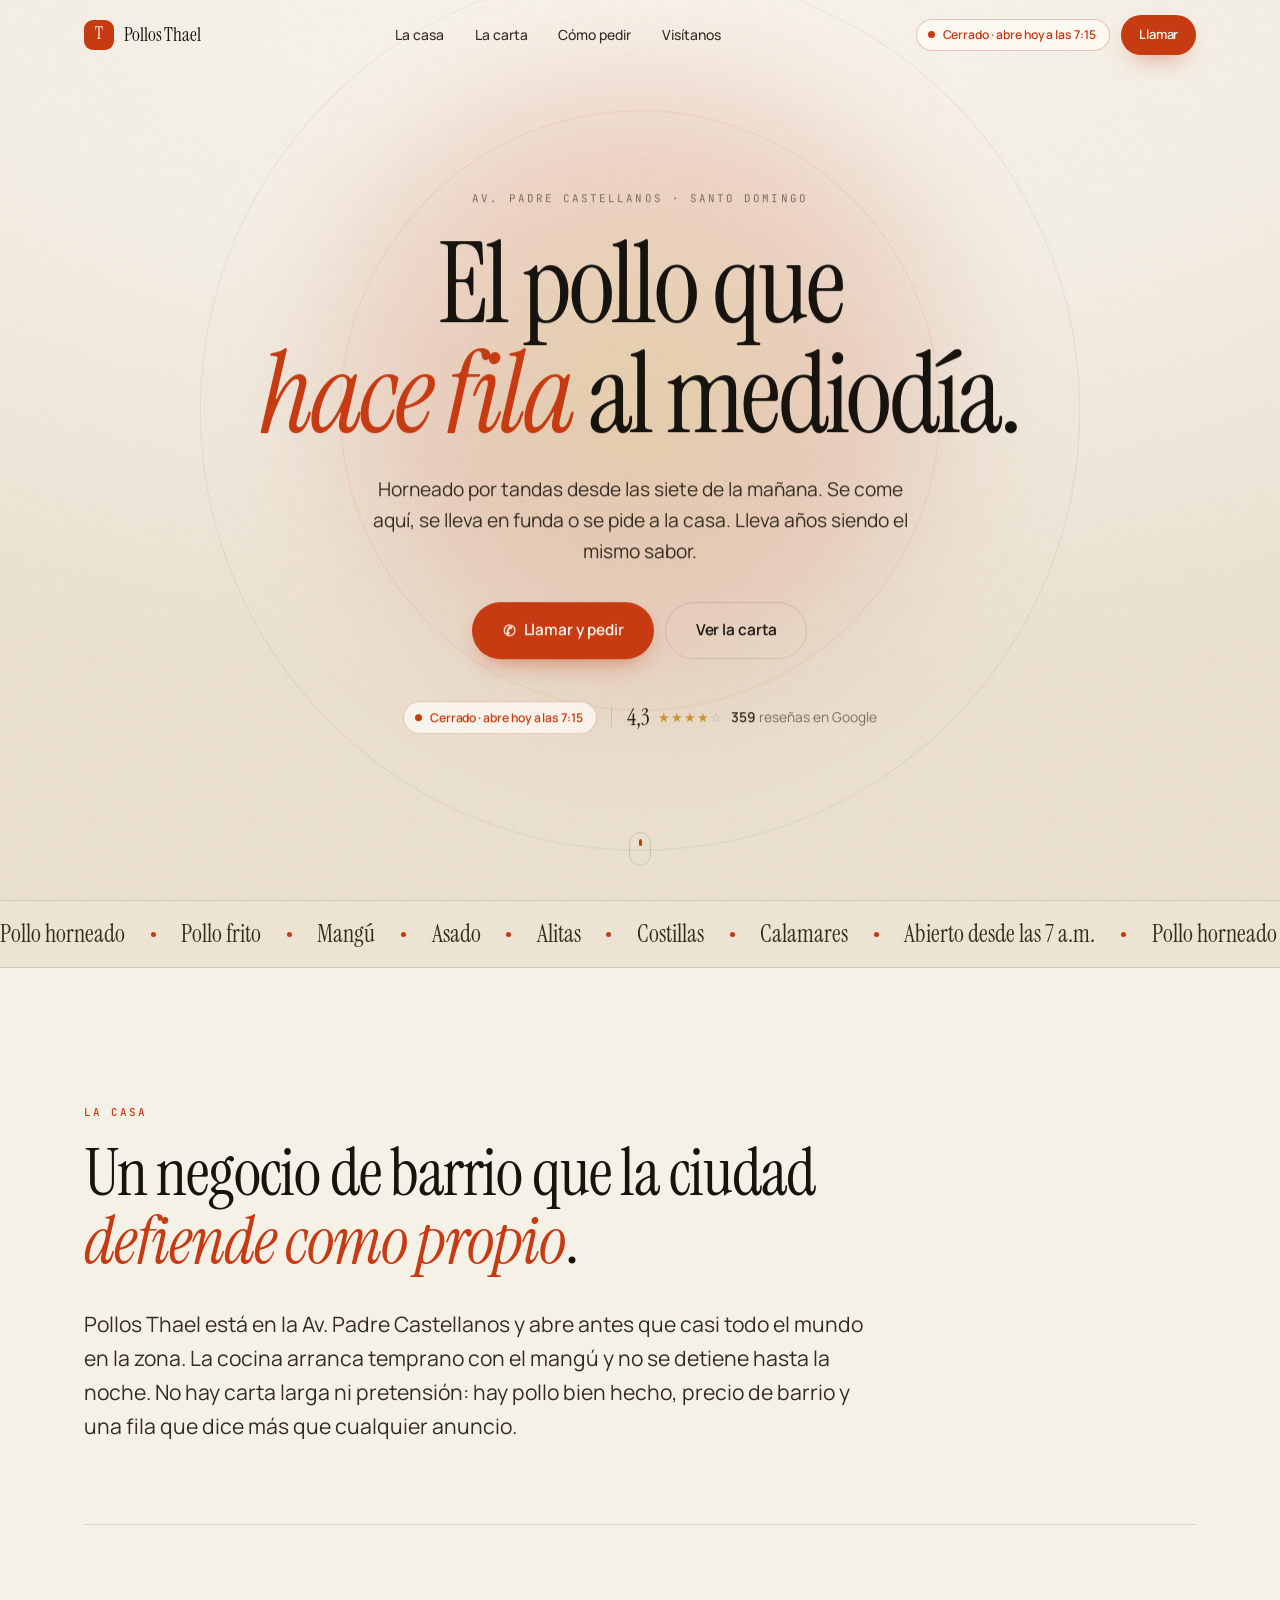
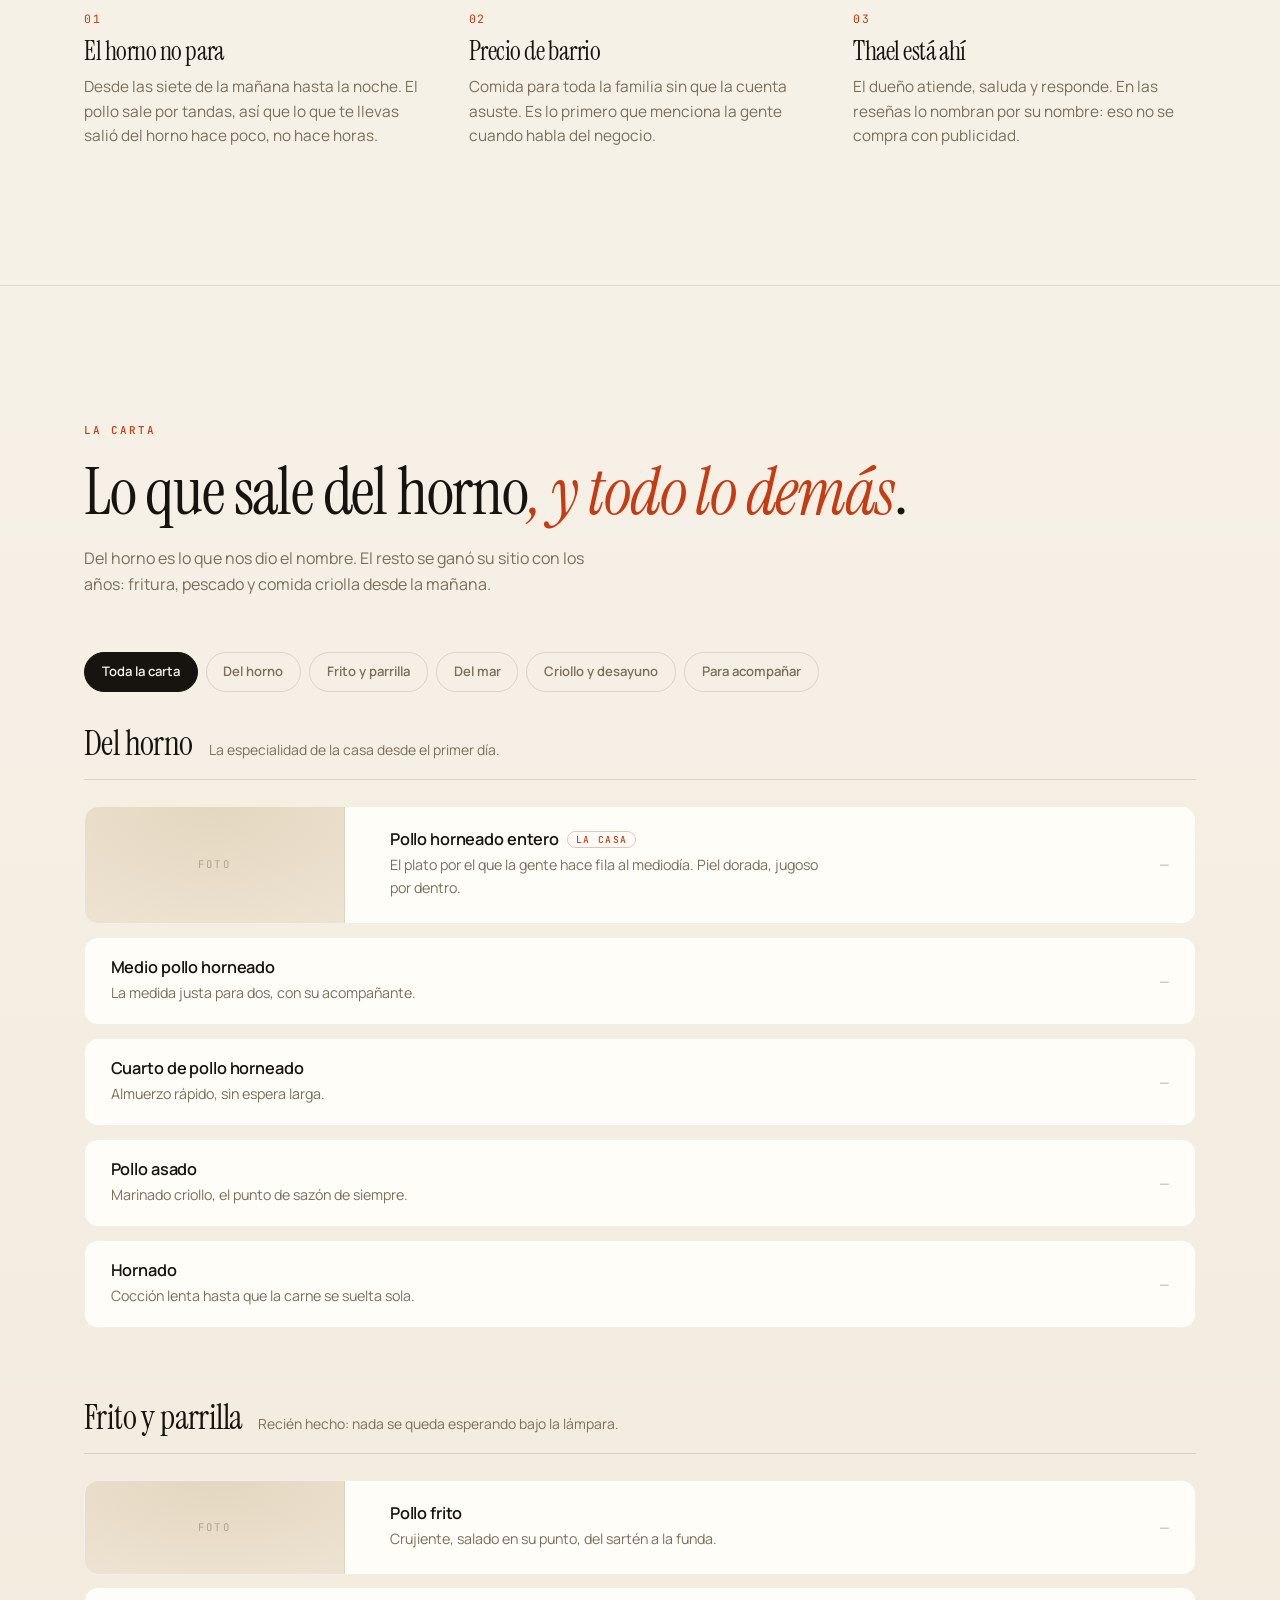
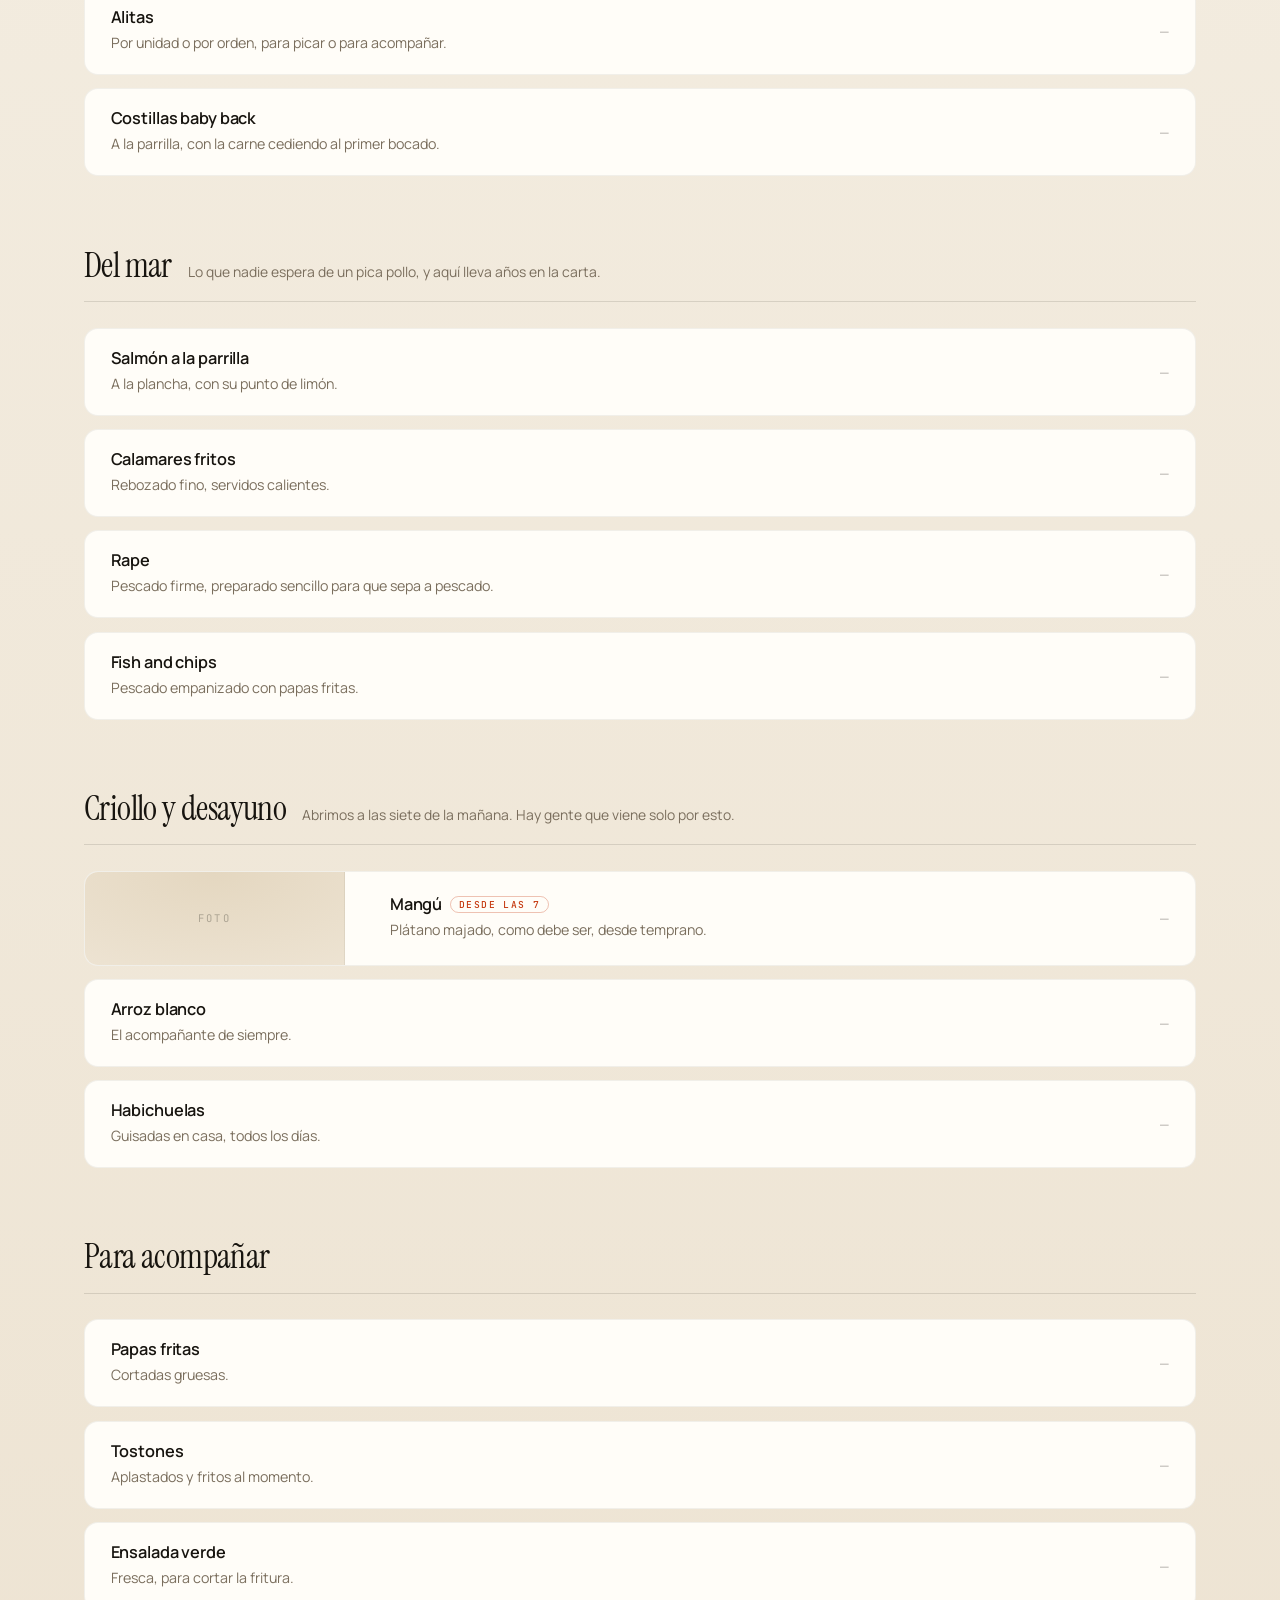
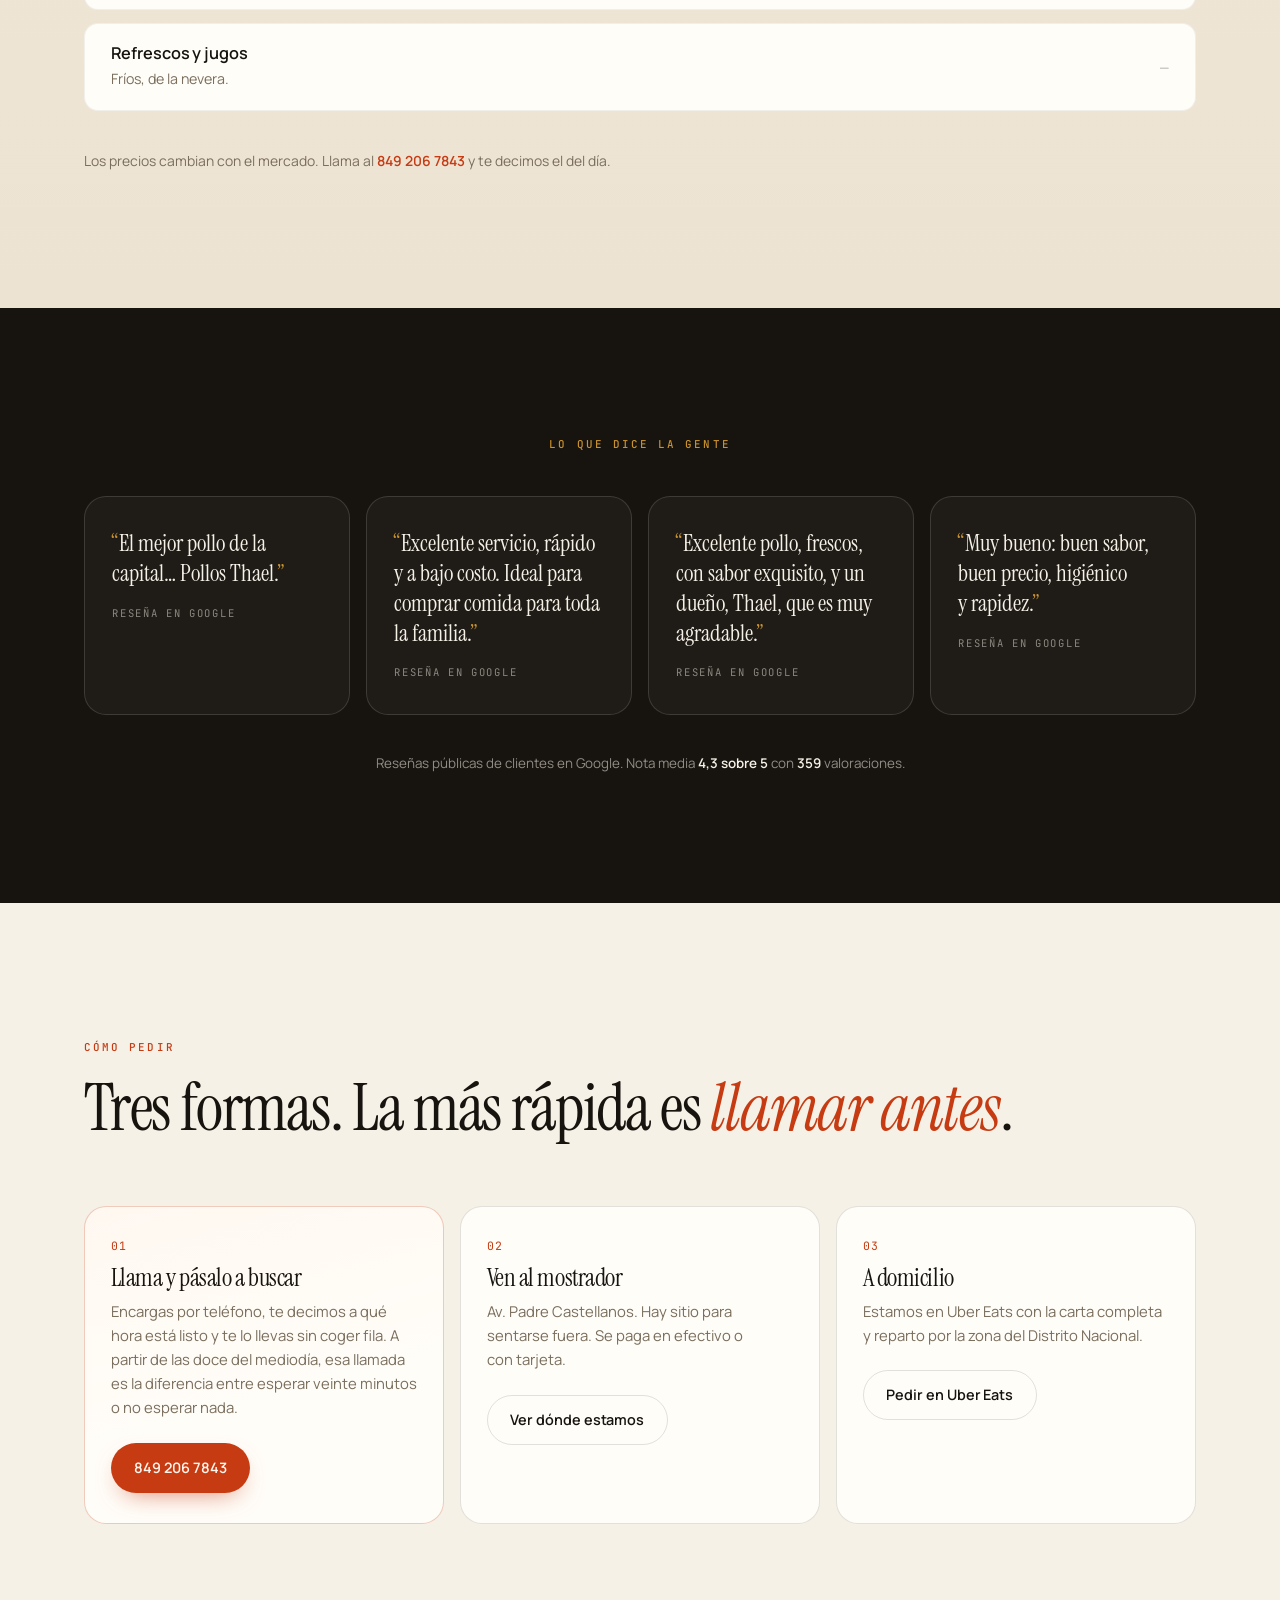
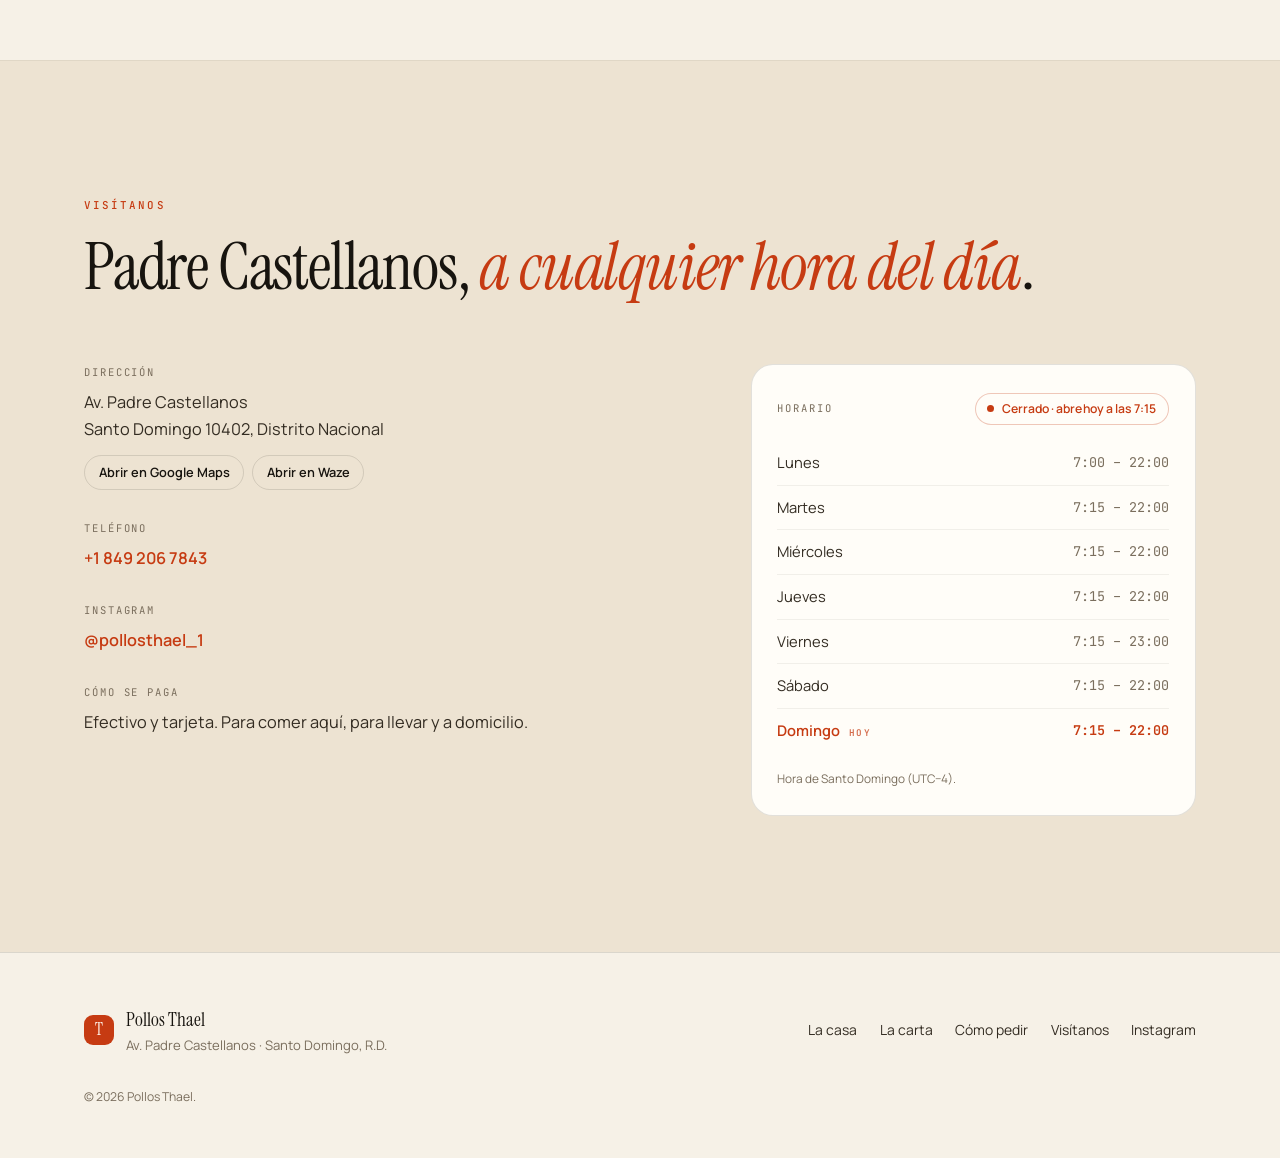
==== pollos-thael/index.html @ 69e49b42 "Añade la web de Pollos Thael Sitio de una página para el pica pollo de la Av. Padre Castellanos, en " ====
<!DOCTYPE html>
<html lang="es-DO">
<head>
<meta charset="utf-8" />
<meta name="viewport" content="width=device-width, initial-scale=1, viewport-fit=cover" />
<title>Pollos Thael · Pollo horneado en Padre Castellanos, Santo Domingo</title>
<meta name="description" content="Pollo horneado, frito y comida criolla en la Av. Padre Castellanos, Santo Domingo. Abierto desde las 7 de la mañana. 4,3 ★ en Google. Para comer aquí, llevar o pedir a domicilio." />
<meta name="theme-color" content="#F6F1E7" />

<meta property="og:type" content="restaurant" />
<meta property="og:title" content="Pollos Thael · Padre Castellanos, Santo Domingo" />
<meta property="og:description" content="El pollo horneado que hace fila al mediodía. Abierto desde las 7 a.m." />
<meta property="og:locale" content="es_DO" />

<link rel="icon" href="data:image/svg+xml,%3Csvg xmlns='http://www.w3.org/2000/svg' viewBox='0 0 32 32'%3E%3Crect width='32' height='32' rx='7' fill='%23C63B12'/%3E%3Ctext x='16' y='23' font-family='Georgia,serif' font-size='19' fill='%23F6F1E7' text-anchor='middle'%3ET%3C/text%3E%3C/svg%3E" />

<link rel="preconnect" href="https://fonts.googleapis.com" />
<link rel="preconnect" href="https://fonts.gstatic.com" crossorigin />
<link rel="stylesheet" href="https://fonts.googleapis.com/css2?family=Instrument+Serif:ital@0;1&family=Manrope:wght@300;400;500;600;700&family=JetBrains+Mono:wght@400;500&display=swap" />

<script>document.documentElement.classList.add("js");</script>
<link rel="stylesheet" href="styles.css?v=20260904" />
</head>
<body>

<a class="skip-link" href="#contenido">Saltar al contenido</a>

<!-- ============================ SPLASH ============================ -->
<div class="splash" data-splash aria-hidden="true">
  <div class="splash-inner">
    <span class="splash-mark">Pollos&nbsp;Thael</span>
    <span class="splash-line"><i></i></span>
  </div>
</div>

<!-- ============================ NAV ============================ -->
<header class="nav" data-nav>
  <div class="nav-inner">
    <a class="nav-logo" href="#top">
      <span class="nav-logo-mark" aria-hidden="true">T</span>
      <span class="nav-logo-text">Pollos&nbsp;Thael</span>
    </a>

    <nav class="nav-links" aria-label="Principal">
      <a href="#casa">La casa</a>
      <a href="#carta">La carta</a>
      <a href="#pedir">Cómo pedir</a>
      <a href="#visitanos">Visítanos</a>
    </nav>

    <div class="nav-right">
      <span class="estado estado--nav" data-estado hidden>
        <i class="estado-dot"></i><span data-estado-texto></span>
      </span>
      <a class="btn btn-sm btn-primary" href="tel:+18492067843">Llamar</a>
    </div>
  </div>
</header>

<!-- Barra fija de móvil: dos enlaces normales, funcionan siempre. -->
<div class="barra-movil">
  <a class="barra-btn barra-btn--ghost" href="#carta">Ver la carta</a>
  <a class="barra-btn barra-btn--primary" href="tel:+18492067843">
    <span aria-hidden="true">✆</span> Llamar y pedir
  </a>
</div>

<main id="contenido">

<!-- ============================ HERO ============================ -->
<section class="hero" id="top">
  <div class="hero-plate" aria-hidden="true">
    <div class="hero-plate-glow"></div>
    <div class="hero-plate-ring"></div>
    <div class="hero-plate-ring hero-plate-ring--2"></div>
  </div>
  <div class="hero-grain" aria-hidden="true"></div>

  <div class="hero-inner">
    <p class="kicker">Av. Padre Castellanos · Santo Domingo</p>

    <!-- EDITA AQUÍ: el titular grande de la portada -->
    <h1 class="hero-title">
      El pollo que<br />
      <em>hace fila</em> al mediodía.
    </h1>

    <p class="hero-sub">
      Horneado por tandas desde las siete de la mañana. Se come aquí, se
      lleva en funda o se pide a la casa. Lleva años siendo el mismo sabor.
    </p>

    <div class="hero-actions">
      <a class="btn btn-primary btn-lg" href="tel:+18492067843">
        <span class="btn-ico" aria-hidden="true">✆</span> Llamar y pedir
      </a>
      <a class="btn btn-ghost btn-lg" href="#carta">Ver la carta</a>
    </div>

    <div class="hero-foot">
      <span class="estado estado--hero" data-estado hidden>
        <i class="estado-dot"></i><span data-estado-texto></span>
      </span>
      <span class="hero-sep" aria-hidden="true"></span>
      <span class="hero-rating">
        <b class="hero-nota" data-count-to="4.3" data-decimals="1">4,3</b>
        <span class="stars" aria-hidden="true">★★★★<i class="star-vacia">☆</i></span>
        <span class="hero-rating-meta"><b data-count-to="359">359</b> reseñas en Google</span>
      </span>
    </div>
  </div>

  <a class="hero-scroll" href="#casa" aria-label="Bajar al contenido"><span></span></a>
</section>

<!-- ============================ CINTA ============================ -->
<div class="ticker" aria-hidden="true">
  <div class="ticker-track" data-ticker>
    <span class="ticker-item">Pollo horneado</span><span class="ticker-dot"></span>
    <span class="ticker-item">Pollo frito</span><span class="ticker-dot"></span>
    <span class="ticker-item">Mangú</span><span class="ticker-dot"></span>
    <span class="ticker-item">Asado</span><span class="ticker-dot"></span>
    <span class="ticker-item">Alitas</span><span class="ticker-dot"></span>
    <span class="ticker-item">Costillas</span><span class="ticker-dot"></span>
    <span class="ticker-item">Calamares</span><span class="ticker-dot"></span>
    <span class="ticker-item">Abierto desde las 7 a.m.</span><span class="ticker-dot"></span>
  </div>
</div>

<!-- ============================ LA CASA ============================ -->
<section class="casa" id="casa">
  <div class="wrap">
    <div class="casa-head">
      <p class="eyebrow">La casa</p>
      <h2 class="h2" data-reveal>
        Un negocio de barrio que la ciudad<br />
        <em>defiende como propio</em>.
      </h2>
    </div>

    <!-- EDITA AQUÍ: el párrafo que cuenta quién eres -->
    <p class="lead" data-reveal>
      Pollos Thael está en la Av. Padre Castellanos y abre antes que casi
      todo el mundo en la zona. La cocina arranca temprano con el mangú y no
      se detiene hasta la noche. No hay carta larga ni pretensión: hay pollo
      bien hecho, precio de barrio y una fila que dice más que cualquier
      anuncio.
    </p>

    <!-- EDITA AQUÍ: los tres motivos -->
    <ol class="pilares">
      <li class="pilar" data-reveal>
        <span class="pilar-num">01</span>
        <h3 class="pilar-titulo">El horno no para</h3>
        <p>
          Desde las siete de la mañana hasta la noche. El pollo sale por
          tandas, así que lo que te llevas salió del horno hace poco, no
          hace horas.
        </p>
      </li>
      <li class="pilar" data-reveal>
        <span class="pilar-num">02</span>
        <h3 class="pilar-titulo">Precio de barrio</h3>
        <p>
          Comida para toda la familia sin que la cuenta asuste. Es lo primero
          que menciona la gente cuando habla del negocio.
        </p>
      </li>
      <li class="pilar" data-reveal>
        <span class="pilar-num">03</span>
        <h3 class="pilar-titulo">Thael está ahí</h3>
        <p>
          El dueño atiende, saluda y responde. En las reseñas lo nombran por
          su nombre: eso no se compra con publicidad.
        </p>
      </li>
    </ol>
  </div>
</section>

<!-- ============================ LA CARTA ============================
     EDITA AQUÍ la carta entera.
     · Para añadir un plato, copia un bloque <li class="plato"> completo.
     · Para poner precio, cambia  <span class="plato-precio"></span>
       por                        <span class="plato-precio">RD$ 450</span>
     · Para quitar un plato, borra su bloque <li> entero.
     · Para poner fotos, mira el paso 3 de LEEME.md.
     ================================================================= -->
<section class="carta" id="carta">
  <div class="wrap">
    <div class="carta-head">
      <p class="eyebrow">La carta</p>
      <h2 class="h2" data-reveal>Lo que sale del horno<em>, y todo lo demás</em>.</h2>
      <p class="carta-intro" data-reveal>
        Del horno es lo que nos dio el nombre. El resto se ganó su sitio con
        los años: fritura, pescado y comida criolla desde la mañana.
      </p>
    </div>

    <!-- Los filtros aparecen solo si el navegador tiene JavaScript.
         Sin JavaScript se ven todas las categorías seguidas. -->
    <div class="carta-tabs" data-tabs role="group" aria-label="Filtrar la carta por categoría"></div>

    <div class="carta-panels" data-carta>

      <!-- ---------- DEL HORNO ---------- -->
      <section class="cat" id="cat-horno" data-cat="Del horno">
        <header class="cat-head">
          <h3 class="cat-titulo">Del horno</h3>
          <p class="cat-pie">La especialidad de la casa desde el primer día.</p>
        </header>
        <ul class="platos">
          <li class="plato plato--destacado" data-reveal data-brasa>
            <div class="plato-marco"><span class="plato-vacio" aria-hidden="true">Foto</span></div>
            <div class="plato-texto">
              <h4 class="plato-nombre">Pollo horneado entero <span class="plato-sello">La casa</span></h4>
              <p class="plato-desc">El plato por el que la gente hace fila al mediodía. Piel dorada, jugoso por dentro.</p>
            </div>
            <span class="plato-precio"></span>
          </li>
          <li class="plato" data-reveal data-brasa>
            <div class="plato-texto">
              <h4 class="plato-nombre">Medio pollo horneado</h4>
              <p class="plato-desc">La medida justa para dos, con su acompañante.</p>
            </div>
            <span class="plato-precio"></span>
          </li>
          <li class="plato" data-reveal data-brasa>
            <div class="plato-texto">
              <h4 class="plato-nombre">Cuarto de pollo horneado</h4>
              <p class="plato-desc">Almuerzo rápido, sin espera larga.</p>
            </div>
            <span class="plato-precio"></span>
          </li>
          <li class="plato" data-reveal data-brasa>
            <div class="plato-texto">
              <h4 class="plato-nombre">Pollo asado</h4>
              <p class="plato-desc">Marinado criollo, el punto de sazón de siempre.</p>
            </div>
            <span class="plato-precio"></span>
          </li>
          <li class="plato" data-reveal data-brasa>
            <div class="plato-texto">
              <h4 class="plato-nombre">Hornado</h4>
              <p class="plato-desc">Cocción lenta hasta que la carne se suelta sola.</p>
            </div>
            <span class="plato-precio"></span>
          </li>
        </ul>
      </section>

      <!-- ---------- FRITO Y PARRILLA ---------- -->
      <section class="cat" id="cat-frito" data-cat="Frito y parrilla">
        <header class="cat-head">
          <h3 class="cat-titulo">Frito y parrilla</h3>
          <p class="cat-pie">Recién hecho: nada se queda esperando bajo la lámpara.</p>
        </header>
        <ul class="platos">
          <li class="plato plato--destacado" data-reveal data-brasa>
            <div class="plato-marco"><span class="plato-vacio" aria-hidden="true">Foto</span></div>
            <div class="plato-texto">
              <h4 class="plato-nombre">Pollo frito</h4>
              <p class="plato-desc">Crujiente, salado en su punto, del sartén a la funda.</p>
            </div>
            <span class="plato-precio"></span>
          </li>
          <li class="plato" data-reveal data-brasa>
            <div class="plato-texto">
              <h4 class="plato-nombre">Alitas</h4>
              <p class="plato-desc">Por unidad o por orden, para picar o para acompañar.</p>
            </div>
            <span class="plato-precio"></span>
          </li>
          <li class="plato" data-reveal data-brasa>
            <div class="plato-texto">
              <h4 class="plato-nombre">Costillas baby back</h4>
              <p class="plato-desc">A la parrilla, con la carne cediendo al primer bocado.</p>
            </div>
            <span class="plato-precio"></span>
          </li>
        </ul>
      </section>

      <!-- ---------- DEL MAR ---------- -->
      <section class="cat" id="cat-mar" data-cat="Del mar">
        <header class="cat-head">
          <h3 class="cat-titulo">Del mar</h3>
          <p class="cat-pie">Lo que nadie espera de un pica pollo, y aquí lleva años en la carta.</p>
        </header>
        <ul class="platos">
          <li class="plato" data-reveal data-brasa>
            <div class="plato-texto">
              <h4 class="plato-nombre">Salmón a la parrilla</h4>
              <p class="plato-desc">A la plancha, con su punto de limón.</p>
            </div>
            <span class="plato-precio"></span>
          </li>
          <li class="plato" data-reveal data-brasa>
            <div class="plato-texto">
              <h4 class="plato-nombre">Calamares fritos</h4>
              <p class="plato-desc">Rebozado fino, servidos calientes.</p>
            </div>
            <span class="plato-precio"></span>
          </li>
          <li class="plato" data-reveal data-brasa>
            <div class="plato-texto">
              <h4 class="plato-nombre">Rape</h4>
              <p class="plato-desc">Pescado firme, preparado sencillo para que sepa a pescado.</p>
            </div>
            <span class="plato-precio"></span>
          </li>
          <li class="plato" data-reveal data-brasa>
            <div class="plato-texto">
              <h4 class="plato-nombre">Fish and chips</h4>
              <p class="plato-desc">Pescado empanizado con papas fritas.</p>
            </div>
            <span class="plato-precio"></span>
          </li>
        </ul>
      </section>

      <!-- ---------- CRIOLLO Y DESAYUNO ---------- -->
      <section class="cat" id="cat-criollo" data-cat="Criollo y desayuno">
        <header class="cat-head">
          <h3 class="cat-titulo">Criollo y desayuno</h3>
          <p class="cat-pie">Abrimos a las siete de la mañana. Hay gente que viene solo por esto.</p>
        </header>
        <ul class="platos">
          <li class="plato plato--destacado" data-reveal data-brasa>
            <div class="plato-marco"><span class="plato-vacio" aria-hidden="true">Foto</span></div>
            <div class="plato-texto">
              <h4 class="plato-nombre">Mangú <span class="plato-sello">Desde las 7</span></h4>
              <p class="plato-desc">Plátano majado, como debe ser, desde temprano.</p>
            </div>
            <span class="plato-precio"></span>
          </li>
          <li class="plato" data-reveal data-brasa>
            <div class="plato-texto">
              <h4 class="plato-nombre">Arroz blanco</h4>
              <p class="plato-desc">El acompañante de siempre.</p>
            </div>
            <span class="plato-precio"></span>
          </li>
          <li class="plato" data-reveal data-brasa>
            <div class="plato-texto">
              <h4 class="plato-nombre">Habichuelas</h4>
              <p class="plato-desc">Guisadas en casa, todos los días.</p>
            </div>
            <span class="plato-precio"></span>
          </li>
        </ul>
      </section>

      <!-- ---------- PARA ACOMPAÑAR ---------- -->
      <section class="cat" id="cat-acompanar" data-cat="Para acompañar">
        <header class="cat-head">
          <h3 class="cat-titulo">Para acompañar</h3>
          <p class="cat-pie"></p>
        </header>
        <ul class="platos">
          <li class="plato" data-reveal data-brasa>
            <div class="plato-texto">
              <h4 class="plato-nombre">Papas fritas</h4>
              <p class="plato-desc">Cortadas gruesas.</p>
            </div>
            <span class="plato-precio"></span>
          </li>
          <li class="plato" data-reveal data-brasa>
            <div class="plato-texto">
              <h4 class="plato-nombre">Tostones</h4>
              <p class="plato-desc">Aplastados y fritos al momento.</p>
            </div>
            <span class="plato-precio"></span>
          </li>
          <li class="plato" data-reveal data-brasa>
            <div class="plato-texto">
              <h4 class="plato-nombre">Ensalada verde</h4>
              <p class="plato-desc">Fresca, para cortar la fritura.</p>
            </div>
            <span class="plato-precio"></span>
          </li>
          <li class="plato" data-reveal data-brasa>
            <div class="plato-texto">
              <h4 class="plato-nombre">Refrescos y jugos</h4>
              <p class="plato-desc">Fríos, de la nevera.</p>
            </div>
            <span class="plato-precio"></span>
          </li>
        </ul>
      </section>

    </div>

    <p class="carta-nota">
      Los precios cambian con el mercado. Llama al
      <a href="tel:+18492067843">849&nbsp;206&nbsp;7843</a> y te decimos el del día.
    </p>
  </div>
</section>

<!-- ============================ RESEÑAS ============================
     EDITA AQUÍ. Son reseñas públicas reales de clientes en Google.
     Si añades más, cópialas tal cual de tu ficha de Google.
     ================================================================= -->
<section class="voces">
  <div class="wrap">
    <p class="eyebrow eyebrow--centro">Lo que dice la gente</p>

    <ul class="voces-grid">
      <li class="voz" data-reveal>
        <p class="voz-texto">El mejor pollo de la capital… Pollos Thael.</p>
        <p class="voz-fuente">Reseña en Google</p>
      </li>
      <li class="voz" data-reveal>
        <p class="voz-texto">Excelente servicio, rápido y a bajo costo. Ideal para comprar comida para toda la familia.</p>
        <p class="voz-fuente">Reseña en Google</p>
      </li>
      <li class="voz" data-reveal>
        <p class="voz-texto">Excelente pollo, frescos, con sabor exquisito, y un dueño, Thael, que es muy agradable.</p>
        <p class="voz-fuente">Reseña en Google</p>
      </li>
      <li class="voz" data-reveal>
        <p class="voz-texto">Muy bueno: buen sabor, buen precio, higiénico y rapidez.</p>
        <p class="voz-fuente">Reseña en Google</p>
      </li>
    </ul>

    <p class="voces-pie">
      Reseñas públicas de clientes en Google. Nota media <b>4,3 sobre 5</b>
      con <b>359</b> valoraciones.
    </p>
  </div>
</section>

<!-- ============================ CÓMO PEDIR ============================ -->
<section class="pedir" id="pedir">
  <div class="wrap">
    <div class="pedir-head">
      <p class="eyebrow">Cómo pedir</p>
      <h2 class="h2" data-reveal>Tres formas. La más rápida es <em>llamar antes</em>.</h2>
    </div>

    <div class="pedir-grid">
      <article class="via via--destacada" data-reveal>
        <span class="via-num">01</span>
        <h3 class="via-titulo">Llama y pásalo a buscar</h3>
        <p>
          Encargas por teléfono, te decimos a qué hora está listo y te lo
          llevas sin coger fila. A partir de las doce del mediodía, esa
          llamada es la diferencia entre esperar veinte minutos o no
          esperar nada.
        </p>
        <a class="btn btn-primary" href="tel:+18492067843">849&nbsp;206&nbsp;7843</a>
      </article>

      <article class="via" data-reveal>
        <span class="via-num">02</span>
        <h3 class="via-titulo">Ven al mostrador</h3>
        <p>
          Av. Padre Castellanos. Hay sitio para sentarse fuera. Se paga en
          efectivo o con tarjeta.
        </p>
        <a class="btn btn-ghost" href="#visitanos">Ver dónde estamos</a>
      </article>

      <article class="via" data-reveal>
        <span class="via-num">03</span>
        <h3 class="via-titulo">A domicilio</h3>
        <p>
          Estamos en Uber&nbsp;Eats con la carta completa y reparto por la
          zona del Distrito Nacional.
        </p>
        <a class="btn btn-ghost" href="https://www.ubereats.com/do/store/pollos-thael-padre-castellanos/R-UlYSWBUB69ugKkZPGGHA" target="_blank" rel="noopener">Pedir en Uber Eats</a>
      </article>
    </div>
  </div>
</section>

<!-- ============================ VISÍTANOS ============================ -->
<section class="visita" id="visitanos">
  <div class="wrap">
    <div class="visita-head">
      <p class="eyebrow">Visítanos</p>
      <h2 class="h2" data-reveal>Padre Castellanos,<em> a cualquier hora del día</em>.</h2>
    </div>

    <div class="visita-grid">
      <div class="visita-datos" data-reveal>
        <div class="dato">
          <span class="dato-label">Dirección</span>
          <p class="dato-valor">Av. Padre Castellanos<br />Santo Domingo 10402, Distrito Nacional</p>
          <div class="dato-links">
            <a href="https://www.google.com/maps/search/?api=1&amp;query=Pollos+Thael+Av.+Padre+Castellanos+Santo+Domingo" target="_blank" rel="noopener">Abrir en Google Maps</a>
            <a href="https://www.waze.com/es/live-map/directions/do/distrito-nacional/santo-domingo/pollos-thael?to=place.ChIJsbTW0V6Ir44RKLDckf3hXaI" target="_blank" rel="noopener">Abrir en Waze</a>
          </div>
        </div>

        <div class="dato">
          <span class="dato-label">Teléfono</span>
          <p class="dato-valor"><a class="dato-enlace" href="tel:+18492067843">+1 849&nbsp;206&nbsp;7843</a></p>
        </div>

        <div class="dato">
          <span class="dato-label">Instagram</span>
          <p class="dato-valor"><a class="dato-enlace" href="https://www.instagram.com/pollosthael_1/" target="_blank" rel="noopener">@pollosthael_1</a></p>
        </div>

        <div class="dato">
          <span class="dato-label">Cómo se paga</span>
          <p class="dato-valor">Efectivo y tarjeta. Para comer aquí, para llevar y a domicilio.</p>
        </div>
      </div>

      <!-- EDITA AQUÍ el horario que se ve.
           Si lo cambias, cámbialo también en lib/manifest.js para que el
           cartelito de "Abierto ahora" siga diciendo la verdad. -->
      <div class="visita-horario" data-reveal>
        <div class="horario-top">
          <span class="dato-label">Horario</span>
          <span class="estado estado--panel" data-estado hidden>
            <i class="estado-dot"></i><span data-estado-texto></span>
          </span>
        </div>

        <table class="horario">
          <caption class="sr-only">Horario de apertura por día</caption>
          <tbody>
            <tr data-dia="1"><th scope="row">Lunes</th><td>7:00 – 22:00</td></tr>
            <tr data-dia="2"><th scope="row">Martes</th><td>7:15 – 22:00</td></tr>
            <tr data-dia="3"><th scope="row">Miércoles</th><td>7:15 – 22:00</td></tr>
            <tr data-dia="4"><th scope="row">Jueves</th><td>7:15 – 22:00</td></tr>
            <tr data-dia="5"><th scope="row">Viernes</th><td>7:15 – 23:00</td></tr>
            <tr data-dia="6"><th scope="row">Sábado</th><td>7:15 – 22:00</td></tr>
            <tr data-dia="0"><th scope="row">Domingo</th><td>7:15 – 22:00</td></tr>
          </tbody>
        </table>

        <p class="horario-nota">Hora de Santo Domingo (UTC−4).</p>
      </div>
    </div>
  </div>
</section>

</main>

<!-- ============================ PIE ============================ -->
<footer class="foot">
  <div class="wrap foot-inner">
    <div class="foot-brand">
      <span class="nav-logo-mark" aria-hidden="true">T</span>
      <div>
        <p class="foot-nombre">Pollos Thael</p>
        <p class="foot-lema">Av. Padre Castellanos · Santo Domingo, R.D.</p>
      </div>
    </div>

    <nav class="foot-links" aria-label="Pie de página">
      <a href="#casa">La casa</a>
      <a href="#carta">La carta</a>
      <a href="#pedir">Cómo pedir</a>
      <a href="#visitanos">Visítanos</a>
      <a href="https://www.instagram.com/pollosthael_1/" target="_blank" rel="noopener">Instagram</a>
    </nav>

    <p class="foot-legal">© <span data-anio>2026</span> Pollos Thael.</p>
  </div>
</footer>

<script defer src="lib/gsap.min.js"></script>
<script defer src="lib/ScrollTrigger.min.js"></script>
<script defer src="lib/manifest.js?v=20260904"></script>
<script defer src="main.js?v=20260904"></script>

<script type="application/ld+json">
{
  "@context": "https://schema.org",
  "@type": "Restaurant",
  "name": "Pollos Thael",
  "servesCuisine": ["Dominicana", "Pollo horneado", "Pollo frito"],
  "priceRange": "$",
  "address": {
    "@type": "PostalAddress",
    "streetAddress": "Av. Padre Castellanos",
    "addressLocality": "Santo Domingo",
    "addressRegion": "Distrito Nacional",
    "postalCode": "10402",
    "addressCountry": "DO"
  },
  "telephone": "+1-849-206-7843",
  "sameAs": ["https://www.instagram.com/pollosthael_1/"],
  "aggregateRating": {
    "@type": "AggregateRating",
    "ratingValue": "4.3",
    "reviewCount": "359",
    "bestRating": "5"
  },
  "openingHoursSpecification": [
    { "@type": "OpeningHoursSpecification", "dayOfWeek": "Monday", "opens": "07:00", "closes": "22:00" },
    { "@type": "OpeningHoursSpecification", "dayOfWeek": ["Tuesday","Wednesday","Thursday","Saturday","Sunday"], "opens": "07:15", "closes": "22:00" },
    { "@type": "OpeningHoursSpecification", "dayOfWeek": "Friday", "opens": "07:15", "closes": "23:00" }
  ]
}
</script>

</body>
</html>
---- pollos-thael/styles.css ----
/* =============================================================
   POLLOS THAEL — hoja de estilos
   Editorial crema · acento brasa · Santo Domingo
   -------------------------------------------------------------
   1. Tokens          5. Componentes
   2. Reset y base    6. Secciones
   3. Utilidades      7. Efectos
   4. Tipografía      8. Responsive   9. Movimiento reducido
   ============================================================= */

/* =============================================================
   1. TOKENS
   ============================================================= */
:root {
  /* Superficies */
  --bg:        #F6F1E7;   /* crema cálida */
  --bg-2:      #EDE3D2;   /* arena */
  --bg-3:      #E4D7C0;   /* arena honda */
  --papel:     #FFFDF8;   /* tarjeta */

  /* Tinta */
  --ink:       #17140F;
  --ink-soft:  #332C22;
  --ink-mute:  #7A6E5D;

  /* Acentos */
  --brasa:     #C63B12;   /* el rojo del horno */
  --brasa-2:   #9E2C09;
  --brasa-luz: rgba(198, 59, 18, .14);
  --verde:     #3F6B2E;   /* verde plátano — acento secundario */
  --dorado:    #C9922F;

  --linea:     rgba(23, 20, 15, .12);
  --linea-2:   rgba(23, 20, 15, .06);
  --sombra:    0 18px 50px -22px rgba(23, 20, 15, .30);
  --sombra-alta: 0 34px 70px -26px rgba(198, 59, 18, .34);

  /* Tipografías */
  --serif: "Instrument Serif", Georgia, "Times New Roman", serif;
  --sans:  "Manrope", -apple-system, BlinkMacSystemFont, "Segoe UI", Roboto, sans-serif;
  --mono:  "JetBrains Mono", ui-monospace, SFMono-Regular, Menlo, monospace;

  /* Ritmo */
  --gutter: clamp(1.25rem, 5vw, 4rem);
  --radio:  14px;
  --radio-lg: 22px;

  /* Curvas */
  --ease-out:   cubic-bezier(0.16, 1, 0.3, 1);
  --ease-soft:  cubic-bezier(0.25, 0.46, 0.45, 0.94);
  --ease-bounce: cubic-bezier(0.34, 1.56, 0.64, 1);
}

/* =============================================================
   2. RESET Y BASE
   ============================================================= */
*, *::before, *::after { box-sizing: border-box; margin: 0; }

html {
  -webkit-text-size-adjust: 100%;
  tab-size: 2;
  scroll-behavior: smooth;
  scroll-padding-top: 92px;
}

body {
  background: var(--bg);
  color: var(--ink);
  font-family: var(--sans);
  font-size: 16px;
  font-weight: 400;
  line-height: 1.62;
  -webkit-font-smoothing: antialiased;
  text-rendering: optimizeLegibility;
  overflow-x: clip;
  overscroll-behavior-y: none;
}

[hidden] { display: none !important; }

img, svg, video { display: block; max-width: 100%; }
img { height: auto; }
button { font: inherit; color: inherit; cursor: pointer; border: 0; background: none; }
a { color: inherit; text-decoration: none; }
ul, ol { list-style: none; padding: 0; }
p { text-wrap: pretty; }
table { border-collapse: collapse; width: 100%; }

::selection { background: var(--brasa); color: var(--bg); }

:focus-visible {
  outline: 2px solid var(--brasa);
  outline-offset: 3px;
  border-radius: 4px;
}

/* =============================================================
   3. UTILIDADES
   ============================================================= */
.wrap {
  width: 100%;
  max-width: 1240px;
  margin-inline: auto;
  padding-inline: var(--gutter);
}

.sr-only {
  position: absolute; width: 1px; height: 1px;
  padding: 0; margin: -1px; overflow: hidden;
  clip: rect(0 0 0 0); clip-path: inset(50%); white-space: nowrap;
}

.skip-link {
  position: fixed; top: -100px; left: 1rem; z-index: 9999;
  padding: .65rem 1.1rem; border-radius: 8px;
  background: var(--ink); color: var(--bg); font-weight: 600;
}
.skip-link:focus { top: 1rem; }

/* =============================================================
   4. TIPOGRAFÍA
   ============================================================= */
h1, h2, h3, h4 {
  font-weight: 400;
  line-height: 1.04;
  letter-spacing: -0.018em;
  text-wrap: balance;
}

.h2 {
  font-family: var(--serif);
  font-size: clamp(2.15rem, 5.6vw, 4.15rem);
  line-height: 1.02;
}
.h2 em, .hero-title em {
  font-style: italic;
  color: var(--brasa);
}

.eyebrow {
  font-family: var(--mono);
  font-size: .68rem;
  font-weight: 500;
  letter-spacing: .19em;
  text-transform: uppercase;
  color: var(--brasa);
  margin-bottom: 1.1rem;
}
.eyebrow--centro { text-align: center; }

.kicker {
  font-family: var(--mono);
  font-size: .68rem;
  letter-spacing: .19em;
  text-transform: uppercase;
  color: var(--ink-mute);
}

.lead {
  font-size: clamp(1.05rem, 2.1vw, 1.32rem);
  line-height: 1.62;
  color: var(--ink-soft);
  max-width: 60ch;
}

/* =============================================================
   5. COMPONENTES
   ============================================================= */

/* ---------- Botones ---------- */
.btn {
  display: inline-flex; align-items: center; justify-content: center; gap: .5rem;
  padding: .78rem 1.4rem;
  border-radius: 999px;
  font-size: .9rem; font-weight: 600; letter-spacing: -0.005em;
  border: 1px solid transparent;
  transition: transform .45s var(--ease-out), background-color .35s var(--ease-out),
              color .35s var(--ease-out), box-shadow .45s var(--ease-out),
              border-color .35s var(--ease-out);
  will-change: transform;
}
.btn-lg { padding: .95rem 1.85rem; font-size: .96rem; }
.btn-sm { padding: .52rem 1.05rem; font-size: .81rem; }

.btn-primary {
  background: var(--brasa); color: #FFF6EE;
  box-shadow: 0 10px 26px -12px rgba(198, 59, 18, .70);
}
.btn-primary:hover {
  background: var(--brasa-2);
  transform: translateY(-2px);
  box-shadow: 0 18px 34px -14px rgba(198, 59, 18, .78);
}

.btn-ghost {
  border-color: var(--linea);
  color: var(--ink);
  background: transparent;
}
.btn-ghost:hover {
  border-color: var(--ink);
  background: rgba(23, 20, 15, .04);
  transform: translateY(-2px);
}

.btn-ico { font-size: .95em; opacity: .9; }

/* ---------- Cartelito Abierto / Cerrado ---------- */
.estado {
  display: inline-flex; align-items: center; gap: .5rem;
  padding: .34rem .8rem .34rem .68rem;
  border-radius: 999px;
  border: 1px solid var(--linea);
  background: rgba(255, 253, 248, .72);
  font-size: .76rem; font-weight: 600;
  letter-spacing: -0.005em;
  color: var(--ink-soft);
  white-space: nowrap;
}
.estado-dot {
  width: 7px; height: 7px; border-radius: 50%;
  background: var(--ink-mute);
  flex: none;
}
.estado.is-abierto { border-color: rgba(63, 107, 46, .32); color: var(--verde); }
.estado.is-abierto .estado-dot {
  background: var(--verde);
  box-shadow: 0 0 0 0 rgba(63, 107, 46, .55);
  animation: latido 2.6s var(--ease-soft) infinite;
}
.estado.is-cerrado { border-color: rgba(198, 59, 18, .28); color: var(--brasa); }
.estado.is-cerrado .estado-dot { background: var(--brasa); }

@keyframes latido {
  0%   { box-shadow: 0 0 0 0 rgba(63, 107, 46, .5); }
  70%  { box-shadow: 0 0 0 7px rgba(63, 107, 46, 0); }
  100% { box-shadow: 0 0 0 0 rgba(63, 107, 46, 0); }
}

/* =============================================================
   6. SECCIONES
   ============================================================= */

/* ---------- Splash ---------- */
.splash {
  position: fixed; inset: 0; z-index: 9998;
  display: grid; place-items: center;
  background: var(--bg);
  transition: opacity .7s var(--ease-out), clip-path .9s var(--ease-out);
  /* Red de seguridad: si el JS falla, desaparece sola a los 4,5 s */
  animation: splashSeguridad .01s 4.5s forwards;
}
.splash.is-out {
  opacity: 0; pointer-events: none;
  clip-path: inset(0 0 100% 0);
}
@keyframes splashSeguridad {
  to { opacity: 0; pointer-events: none; clip-path: inset(0 0 100% 0); }
}
.splash-inner { text-align: center; }
.splash-mark {
  display: block;
  font-family: var(--serif);
  font-size: clamp(1.9rem, 6vw, 3rem);
  letter-spacing: -0.02em;
}
.splash-line {
  display: block;
  width: min(180px, 42vw); height: 2px;
  margin: 1.1rem auto 0;
  background: var(--linea);
  overflow: hidden; border-radius: 2px;
}
.splash-line i {
  display: block; width: 100%; height: 100%;
  background: var(--brasa);
  transform-origin: left;
  animation: cargaBarra 1.8s var(--ease-soft) forwards;
}
@keyframes cargaBarra {
  from { transform: scaleX(0); }
  to   { transform: scaleX(1); }
}

/* ---------- Nav ---------- */
.nav {
  position: fixed; top: 0; left: 0; right: 0; z-index: 900;
  transition: background-color .5s var(--ease-out), box-shadow .5s var(--ease-out),
              border-color .5s var(--ease-out);
  border-bottom: 1px solid transparent;
}
.nav.is-solid {
  /* Opaca a propósito: con transparencia se lee el texto de debajo en
     los navegadores que no pintan el desenfoque. */
  background: var(--bg);
  border-bottom-color: var(--linea-2);
}

.nav-inner {
  max-width: 1240px; margin-inline: auto;
  padding: .95rem var(--gutter);
  display: flex; align-items: center; justify-content: space-between; gap: 1rem;
}

.nav-logo { display: inline-flex; align-items: center; gap: .6rem; }
.nav-logo-mark {
  display: grid; place-items: center;
  width: 30px; height: 30px; border-radius: 9px;
  background: var(--brasa); color: #FFF6EE;
  font-family: var(--serif); font-size: 1.08rem; line-height: 1;
  padding-bottom: 2px;
  flex: none;
}
.nav-logo-text {
  font-family: var(--serif);
  font-size: 1.16rem; letter-spacing: -0.01em;
}

.nav-links { display: none; gap: 1.9rem; }
.nav-links a {
  font-size: .87rem; font-weight: 500; color: var(--ink-soft);
  position: relative; padding-block: .2rem;
  transition: color .3s var(--ease-out);
}
.nav-links a::after {
  content: ""; position: absolute; left: 0; bottom: 0;
  width: 100%; height: 1px; background: var(--brasa);
  transform: scaleX(0); transform-origin: right;
  transition: transform .45s var(--ease-out);
}
.nav-links a:hover { color: var(--ink); }
.nav-links a:hover::after { transform: scaleX(1); transform-origin: left; }

.nav-right { display: flex; align-items: center; gap: .7rem; }
.nav-right .btn-sm { display: none; }
.estado--nav { display: none; }
/* El cartelito de la barra solo aparece al bajar: arriba ya está en la portada. */
.nav .estado--nav { opacity: 0; transform: translateY(-4px); pointer-events: none;
  transition: opacity .45s var(--ease-out), transform .45s var(--ease-out); }
.nav.is-solid .estado--nav { opacity: 1; transform: none; pointer-events: auto; }

/* ---------- Barra fija de móvil ---------- */
.barra-movil {
  position: fixed; left: 0; right: 0; bottom: 0; z-index: 890;
  display: flex; gap: .55rem;
  padding: .6rem var(--gutter) calc(.6rem + env(safe-area-inset-bottom));
  background: var(--bg);
  border-top: 1px solid var(--linea-2);
  box-shadow: 0 -10px 30px -18px rgba(23, 20, 15, .35);
  transition: transform .5s var(--ease-out), opacity .4s var(--ease-out);
}
.barra-movil.is-fuera {
  transform: translateY(110%);
  opacity: 0;
  pointer-events: none;
}
.barra-btn {
  flex: 1;
  display: inline-flex; align-items: center; justify-content: center; gap: .4rem;
  padding: .8rem .8rem; border-radius: 999px;
  font-size: .87rem; font-weight: 600;
}
.barra-btn--primary { background: var(--brasa); color: #FFF6EE; }
.barra-btn--ghost { border: 1px solid var(--linea); color: var(--ink); }

/* ---------- Hero ---------- */
.hero {
  position: relative;
  min-height: 100svh;
  display: flex; align-items: center;
  padding: 8rem 0 6.5rem;
  overflow: hidden;
  background:
    radial-gradient(120% 78% at 50% 0%, #FBF7EF 0%, var(--bg) 46%, var(--bg-2) 100%);
}

/* El "plato": halo de brasa detrás del titular. Es el sello visual. */
.hero-plate {
  position: absolute; top: 50%; left: 50%;
  width: min(1000px, 128vw); aspect-ratio: 1;
  transform: translate(-50%, -54%);
  pointer-events: none;
}
.hero-plate-glow {
  position: absolute; inset: 12%;
  border-radius: 50%;
  background:
    radial-gradient(circle at 50% 45%, rgba(201, 146, 47, .30) 0%, rgba(198, 59, 18, .17) 38%, transparent 68%);
  filter: blur(46px);
  animation: brasaRespira 9s var(--ease-soft) infinite;
}
.hero-plate-ring {
  position: absolute; inset: 6%;
  border-radius: 50%;
  border: 1px solid rgba(23, 20, 15, .07);
}
.hero-plate-ring--2 { inset: 20%; border-color: rgba(198, 59, 18, .10); }

@keyframes brasaRespira {
  0%, 100% { opacity: .82; transform: scale(1); }
  50%      { opacity: 1;   transform: scale(1.045); }
}

.hero-grain {
  position: absolute; inset: 0; pointer-events: none;
  opacity: .38; mix-blend-mode: multiply;
  background-image: url("data:image/svg+xml,%3Csvg xmlns='http://www.w3.org/2000/svg' width='160' height='160'%3E%3Cfilter id='n'%3E%3CfeTurbulence type='fractalNoise' baseFrequency='.85' numOctaves='3'/%3E%3C/filter%3E%3Crect width='160' height='160' filter='url(%23n)' opacity='.32'/%3E%3C/svg%3E");
}

.hero-inner {
  position: relative; z-index: 2;
  width: 100%; max-width: 1240px;
  margin-inline: auto; padding-inline: var(--gutter);
  text-align: center;
}

.hero-title {
  font-family: var(--serif);
  font-size: clamp(2.7rem, 10.5vw, 7rem);
  line-height: .98;
  letter-spacing: -0.028em;
  margin: 1.4rem 0 0;
}

.hero-sub {
  margin: 1.5rem auto 0;
  max-width: 46ch;
  font-size: clamp(1rem, 2vw, 1.2rem);
  color: var(--ink-soft);
}

.hero-actions {
  display: flex; flex-wrap: wrap; justify-content: center; gap: .7rem;
  margin-top: 2.2rem;
}

.hero-foot {
  display: flex; flex-wrap: wrap; align-items: center; justify-content: center;
  gap: .9rem;
  margin-top: 2.6rem;
}
.hero-sep { display: none; width: 1px; height: 20px; background: var(--linea); }

.hero-rating {
  display: inline-flex; align-items: center; gap: .55rem;
  font-size: .86rem; color: var(--ink-mute);
}
.hero-nota {
  font-family: var(--serif); font-size: 1.45rem;
  color: var(--ink); font-weight: 400; line-height: 1;
}
.stars { color: var(--dorado); letter-spacing: .06em; font-size: .82rem; }
.star-vacia { font-style: normal; color: rgba(23, 20, 15, .20); }
.hero-rating-meta b { font-weight: 600; color: var(--ink-soft); }

.hero-scroll {
  position: absolute; left: 50%; bottom: 2.1rem;
  transform: translateX(-50%);
  width: 22px; height: 34px; border-radius: 12px;
  border: 1px solid var(--linea);
  display: none; place-items: start center;
  padding-top: 6px;
}
.hero-scroll span {
  width: 3px; height: 7px; border-radius: 2px; background: var(--brasa);
  animation: bajaPunto 2.1s var(--ease-soft) infinite;
}
@keyframes bajaPunto {
  0%   { transform: translateY(0); opacity: 0; }
  30%  { opacity: 1; }
  75%  { transform: translateY(11px); opacity: 0; }
  100% { transform: translateY(11px); opacity: 0; }
}

/* ---------- Cinta ---------- */
.ticker {
  border-block: 1px solid var(--linea);
  background: var(--bg-2);
  overflow: hidden;
  padding-block: .85rem;
}
.ticker-track {
  display: flex; align-items: center; gap: 1.6rem;
  width: max-content;
  animation: corre 42s linear infinite;
}
.ticker-item {
  font-family: var(--serif);
  font-size: clamp(1.05rem, 2.4vw, 1.5rem);
  color: var(--ink-soft);
  white-space: nowrap;
}
.ticker-dot {
  width: 5px; height: 5px; border-radius: 50%;
  background: var(--brasa); flex: none;
}
@keyframes corre {
  from { transform: translateX(0); }
  to   { transform: translateX(-50%); }
}

/* ---------- La casa ---------- */
.casa { padding: clamp(4.5rem, 11vw, 8.5rem) 0; }
.casa-head { max-width: 22ch; }
.casa .lead { margin-top: 2rem; }

.pilares {
  display: grid; gap: 2.2rem;
  margin-top: clamp(3rem, 7vw, 5rem);
  padding-top: clamp(3rem, 7vw, 5rem);
  border-top: 1px solid var(--linea);
}
.pilar-num {
  font-family: var(--mono); font-size: .72rem;
  letter-spacing: .16em; color: var(--brasa);
}
.pilar-titulo {
  font-family: var(--serif);
  font-size: 1.6rem;
  margin: .5rem 0 .6rem;
}
.pilar p { color: var(--ink-mute); font-size: .96rem; max-width: 40ch; }

/* ---------- La carta ---------- */
.carta {
  padding: clamp(4.5rem, 11vw, 8.5rem) 0;
  background: linear-gradient(180deg, var(--bg) 0%, var(--bg-2) 100%);
  border-top: 1px solid var(--linea-2);
}
.carta-head { max-width: 30ch; }
.carta-intro { margin-top: 1.3rem; color: var(--ink-mute); max-width: 52ch; }

/* Filtros — solo existen si hay JavaScript */
.carta-tabs { display: none; }
.js .carta-tabs {
  display: flex; flex-wrap: wrap; gap: .5rem;
  margin-top: clamp(2.4rem, 5vw, 3.4rem);
}
.tab {
  padding: .5rem 1.05rem; border-radius: 999px;
  border: 1px solid var(--linea);
  font-size: .82rem; font-weight: 600; color: var(--ink-mute);
  transition: color .3s var(--ease-out), background-color .3s var(--ease-out),
              border-color .3s var(--ease-out), transform .35s var(--ease-out);
}
.tab:hover { color: var(--ink); border-color: var(--ink); transform: translateY(-1px); }
.tab.is-on {
  background: var(--ink); border-color: var(--ink); color: var(--bg);
}

.carta-panels { margin-top: clamp(2.4rem, 5vw, 3.4rem); }
.js .carta-panels { margin-top: 2.2rem; }

.cat + .cat { margin-top: clamp(3rem, 6vw, 4.5rem); }
.cat[hidden] { display: none; }

.cat-head {
  display: flex; flex-wrap: wrap; align-items: baseline; gap: .3rem 1rem;
  padding-bottom: 1.1rem;
  border-bottom: 1px solid var(--linea);
  margin-bottom: 1.6rem;
}
.cat-titulo {
  font-family: var(--serif);
  font-size: clamp(1.5rem, 3.4vw, 2.1rem);
}
.cat-pie { font-size: .87rem; color: var(--ink-mute); }
.cat-pie:empty { display: none; }

.platos { display: grid; gap: .75rem; }

/* La tarjeta de plato — el efecto firma vive aquí */
.plato {
  position: relative; isolation: isolate;
  display: grid;
  grid-template-columns: 1fr auto;
  align-items: center; gap: .8rem 1.2rem;
  padding: 1.15rem 1.3rem;
  border-radius: var(--radio);
  background: var(--papel);
  border: 1px solid var(--linea-2);
  overflow: hidden;
  transition: transform .5s var(--ease-out), box-shadow .5s var(--ease-out),
              border-color .5s var(--ease-out);
  will-change: transform;
}
/* La brasa: halo que sigue al cursor dentro de la tarjeta */
.plato::before {
  content: ""; position: absolute; inset: -1px; z-index: -1;
  background: radial-gradient(
    260px circle at var(--mx, 50%) var(--my, 50%),
    var(--brasa-luz) 0%, transparent 62%);
  opacity: 0;
  transition: opacity .45s var(--ease-out);
}
.plato:hover {
  border-color: rgba(198, 59, 18, .22);
  box-shadow: var(--sombra-alta);
}
.plato:hover::before { opacity: 1; }

.plato--destacado {
  grid-template-columns: 1fr auto;
  padding: 0;
  background: var(--papel);
}
.plato--destacado .plato-texto { padding: 1.4rem 1.3rem 1.5rem; }
.plato--destacado .plato-precio { padding-right: 1.3rem; }

.plato-marco {
  grid-column: 1 / -1;
  aspect-ratio: 16 / 9;
  display: grid; place-items: center;
  background:
    radial-gradient(90% 120% at 50% 0%, var(--bg-3) 0%, var(--bg-2) 100%);
  border-bottom: 1px solid var(--linea-2);
  overflow: hidden;
}
.plato-vacio {
  font-family: var(--mono); font-size: .66rem;
  letter-spacing: .2em; text-transform: uppercase;
  color: rgba(23, 20, 15, .28);
}
.plato-foto {
  width: 100%; height: 100%; object-fit: cover;
  transition: transform .8s var(--ease-out), filter .8s var(--ease-out);
}
.plato:hover .plato-foto { transform: scale(1.05); filter: saturate(1.12); }

.plato-nombre {
  font-size: 1.02rem; font-weight: 600;
  font-family: var(--sans); letter-spacing: -0.008em;
  display: flex; flex-wrap: wrap; align-items: center; gap: .5rem;
}
.plato-sello {
  font-family: var(--mono); font-size: .6rem; font-weight: 500;
  letter-spacing: .14em; text-transform: uppercase;
  color: var(--brasa);
  border: 1px solid rgba(198, 59, 18, .3);
  border-radius: 999px; padding: .16rem .5rem;
}
.plato-desc {
  margin-top: .3rem;
  font-size: .89rem; color: var(--ink-mute); max-width: 52ch;
}

.plato-precio {
  font-family: var(--mono); font-size: .9rem; font-weight: 500;
  color: var(--ink); white-space: nowrap;
}
.plato-precio:empty::after {
  content: "—";
  color: rgba(23, 20, 15, .22);
}

.carta-nota {
  margin-top: 2.4rem;
  font-size: .87rem; color: var(--ink-mute);
}
.carta-nota a { color: var(--brasa); font-weight: 600; }
.carta-nota a:hover { text-decoration: underline; }

/* ---------- Reseñas ---------- */
.voces {
  padding: clamp(4.5rem, 11vw, 8rem) 0;
  background: var(--ink);
  color: var(--bg);
}
.voces .eyebrow { color: var(--dorado); }
.voces-grid {
  display: grid; gap: 1rem;
  margin-top: 2.6rem;
}
.voz {
  padding: 1.7rem 1.5rem;
  border: 1px solid rgba(246, 241, 231, .14);
  border-radius: var(--radio-lg);
  background: rgba(246, 241, 231, .035);
  transition: border-color .5s var(--ease-out), background-color .5s var(--ease-out),
              transform .5s var(--ease-out);
}
.voz:hover {
  border-color: rgba(201, 146, 47, .42);
  background: rgba(246, 241, 231, .06);
  transform: translateY(-3px);
}
.voz-texto {
  font-family: var(--serif);
  font-size: clamp(1.15rem, 2.5vw, 1.42rem);
  line-height: 1.32;
}
.voz-texto::before { content: "“"; color: var(--dorado); }
.voz-texto::after  { content: "”"; color: var(--dorado); }
.voz-fuente {
  margin-top: 1rem;
  font-family: var(--mono); font-size: .66rem;
  letter-spacing: .16em; text-transform: uppercase;
  color: rgba(246, 241, 231, .5);
}
.voces-pie {
  margin-top: 2.4rem; text-align: center;
  font-size: .84rem; color: rgba(246, 241, 231, .55);
}
.voces-pie b { color: var(--bg); font-weight: 600; }

/* ---------- Cómo pedir ---------- */
.pedir { padding: clamp(4.5rem, 11vw, 8.5rem) 0; }
.pedir-head { max-width: 26ch; }

.pedir-grid {
  display: grid; gap: 1rem;
  margin-top: clamp(2.6rem, 6vw, 4rem);
}
.via {
  padding: 1.9rem 1.6rem;
  border: 1px solid var(--linea);
  border-radius: var(--radio-lg);
  background: var(--papel);
  display: flex; flex-direction: column; align-items: flex-start; gap: .55rem;
  transition: transform .5s var(--ease-out), box-shadow .5s var(--ease-out),
              border-color .5s var(--ease-out);
}
.via:hover {
  transform: translateY(-4px);
  box-shadow: var(--sombra);
  border-color: rgba(23, 20, 15, .2);
}
.via--destacada {
  background: linear-gradient(165deg, #FFF8F1 0%, var(--papel) 60%);
  border-color: rgba(198, 59, 18, .26);
}
.via-num {
  font-family: var(--mono); font-size: .72rem;
  letter-spacing: .16em; color: var(--brasa);
}
.via-titulo { font-family: var(--serif); font-size: 1.55rem; }
.via p { color: var(--ink-mute); font-size: .93rem; }
.via .btn { margin-top: .9rem; }

/* ---------- Visítanos ---------- */
.visita {
  padding: clamp(4.5rem, 11vw, 8.5rem) 0;
  background: var(--bg-2);
  border-top: 1px solid var(--linea-2);
}
.visita-head { max-width: 24ch; }

.visita-grid {
  display: grid; gap: 2.6rem;
  margin-top: clamp(2.6rem, 6vw, 4rem);
}

.dato + .dato { margin-top: 1.9rem; }
.dato-label {
  display: block;
  font-family: var(--mono); font-size: .66rem;
  letter-spacing: .18em; text-transform: uppercase;
  color: var(--ink-mute);
  margin-bottom: .5rem;
}
.dato-valor { font-size: 1.02rem; color: var(--ink-soft); }
.dato-enlace { color: var(--brasa); font-weight: 600; }
.dato-enlace:hover { text-decoration: underline; }
.dato-links { display: flex; flex-wrap: wrap; gap: .5rem; margin-top: .8rem; }
.dato-links a {
  font-size: .8rem; font-weight: 600;
  padding: .38rem .85rem; border-radius: 999px;
  border: 1px solid var(--linea);
  transition: border-color .3s var(--ease-out), background-color .3s var(--ease-out);
}
.dato-links a:hover { border-color: var(--ink); background: rgba(23, 20, 15, .04); }

.visita-horario {
  padding: 1.7rem 1.6rem;
  border-radius: var(--radio-lg);
  background: var(--papel);
  border: 1px solid var(--linea);
  align-self: start;
}
.horario-top {
  display: flex; align-items: center; justify-content: space-between;
  gap: 1rem; margin-bottom: 1rem;
}
.horario-top .dato-label { margin-bottom: 0; }

.horario tr { border-top: 1px solid var(--linea-2); }
.horario tr:first-child { border-top: 0; }
.horario th, .horario td {
  padding: .62rem 0;
  font-size: .92rem; font-weight: 400; text-align: left;
}
.horario th { color: var(--ink-soft); }
.horario td {
  text-align: right;
  font-family: var(--mono); font-size: .84rem; color: var(--ink-mute);
}
.horario tr.is-hoy th, .horario tr.is-hoy td { color: var(--brasa); font-weight: 600; }
.horario tr.is-hoy th::after {
  content: "hoy";
  font-family: var(--mono); font-size: .58rem; letter-spacing: .14em;
  text-transform: uppercase; margin-left: .55rem;
  color: var(--brasa); opacity: .75;
}
.horario-nota {
  margin-top: 1rem;
  font-size: .74rem; color: var(--ink-mute);
}

/* ---------- Pie ---------- */
.foot {
  padding: 3.2rem 0 calc(6.5rem + env(safe-area-inset-bottom));
  border-top: 1px solid var(--linea);
  background: var(--bg);
}
.foot-inner { display: grid; gap: 1.9rem; }
.foot-brand { display: flex; align-items: center; gap: .75rem; }
.foot-nombre { font-family: var(--serif); font-size: 1.2rem; }
.foot-lema { font-size: .82rem; color: var(--ink-mute); }

.foot-links { display: flex; flex-wrap: wrap; gap: .35rem 1.4rem; }
.foot-links a {
  font-size: .87rem; color: var(--ink-soft);
  transition: color .3s var(--ease-out);
}
.foot-links a:hover { color: var(--brasa); }

.foot-legal { font-size: .76rem; color: var(--ink-mute); }

/* =============================================================
   7. EFECTOS
   ============================================================= */
[data-reveal] {
  opacity: 0;
  transform: translateY(20px);
  transition: opacity .85s var(--ease-out), transform .85s var(--ease-out);
}
[data-reveal].is-revealed { opacity: 1; transform: none; }

/* Sin JavaScript nada puede quedarse invisible */
html:not(.js) [data-reveal] { opacity: 1; transform: none; }

/* =============================================================
   8. RESPONSIVE
   ============================================================= */
@media (min-width: 540px) {
  .platos { gap: .8rem; }
  .voces-grid { grid-template-columns: repeat(2, 1fr); }
}

@media (min-width: 720px) {
  .hero-sep { display: block; }
  .hero-scroll { display: grid; }
  .pilares { grid-template-columns: repeat(3, 1fr); gap: 2.6rem; }
  .pedir-grid { grid-template-columns: repeat(3, 1fr); }
  .plato { padding: 1.3rem 1.6rem; }
  .plato--destacado {
    padding: 0;
    grid-template-columns: minmax(0, 260px) 1fr auto;
    align-items: stretch;
  }
  .plato--destacado .plato-marco {
    grid-column: auto;
    aspect-ratio: auto;
    border-bottom: 0;
    border-right: 1px solid var(--linea-2);
  }
  .plato--destacado .plato-texto {
    align-self: center;
    padding: 1.5rem 0 1.5rem 1.6rem;
  }
  .plato--destacado .plato-precio { align-self: center; padding-right: 1.6rem; }
  .foot-inner {
    grid-template-columns: auto 1fr;
    align-items: center;
  }
  .foot-links { justify-content: flex-end; }
  .foot-legal { grid-column: 1 / -1; }
}

@media (min-width: 960px) {
  html { scroll-padding-top: 104px; }
  .nav-links { display: flex; }
  .nav-right .btn-sm { display: inline-flex; }
  .estado--nav { display: inline-flex; }
  .barra-movil { display: none; }
  .foot { padding-bottom: 3.2rem; }
  .visita-grid { grid-template-columns: 1.15fr .85fr; gap: 4rem; }
  .voces-grid { grid-template-columns: repeat(4, 1fr); }
  .voz { padding: 2rem 1.7rem; }
}

@media (min-width: 1280px) {
  .casa-head, .carta-head, .pedir-head, .visita-head { max-width: none; }
  .hero-title { letter-spacing: -0.032em; }
}

/* =============================================================
   9. MOVIMIENTO REDUCIDO
   Solo se apaga lo que molesta de verdad: bucles largos y
   parpadeos. Los hovers, los fundidos y los cambios de color se
   quedan — apagarlos deja la web muerta en Windows.
   ============================================================= */
@media (prefers-reduced-motion: reduce) {
  html { scroll-behavior: auto; }
  .ticker-track { animation: none; }
  .hero-plate-glow { animation: none; }
  .hero-scroll span { animation: none; opacity: .8; }
  .estado.is-abierto .estado-dot { animation: none; }
}
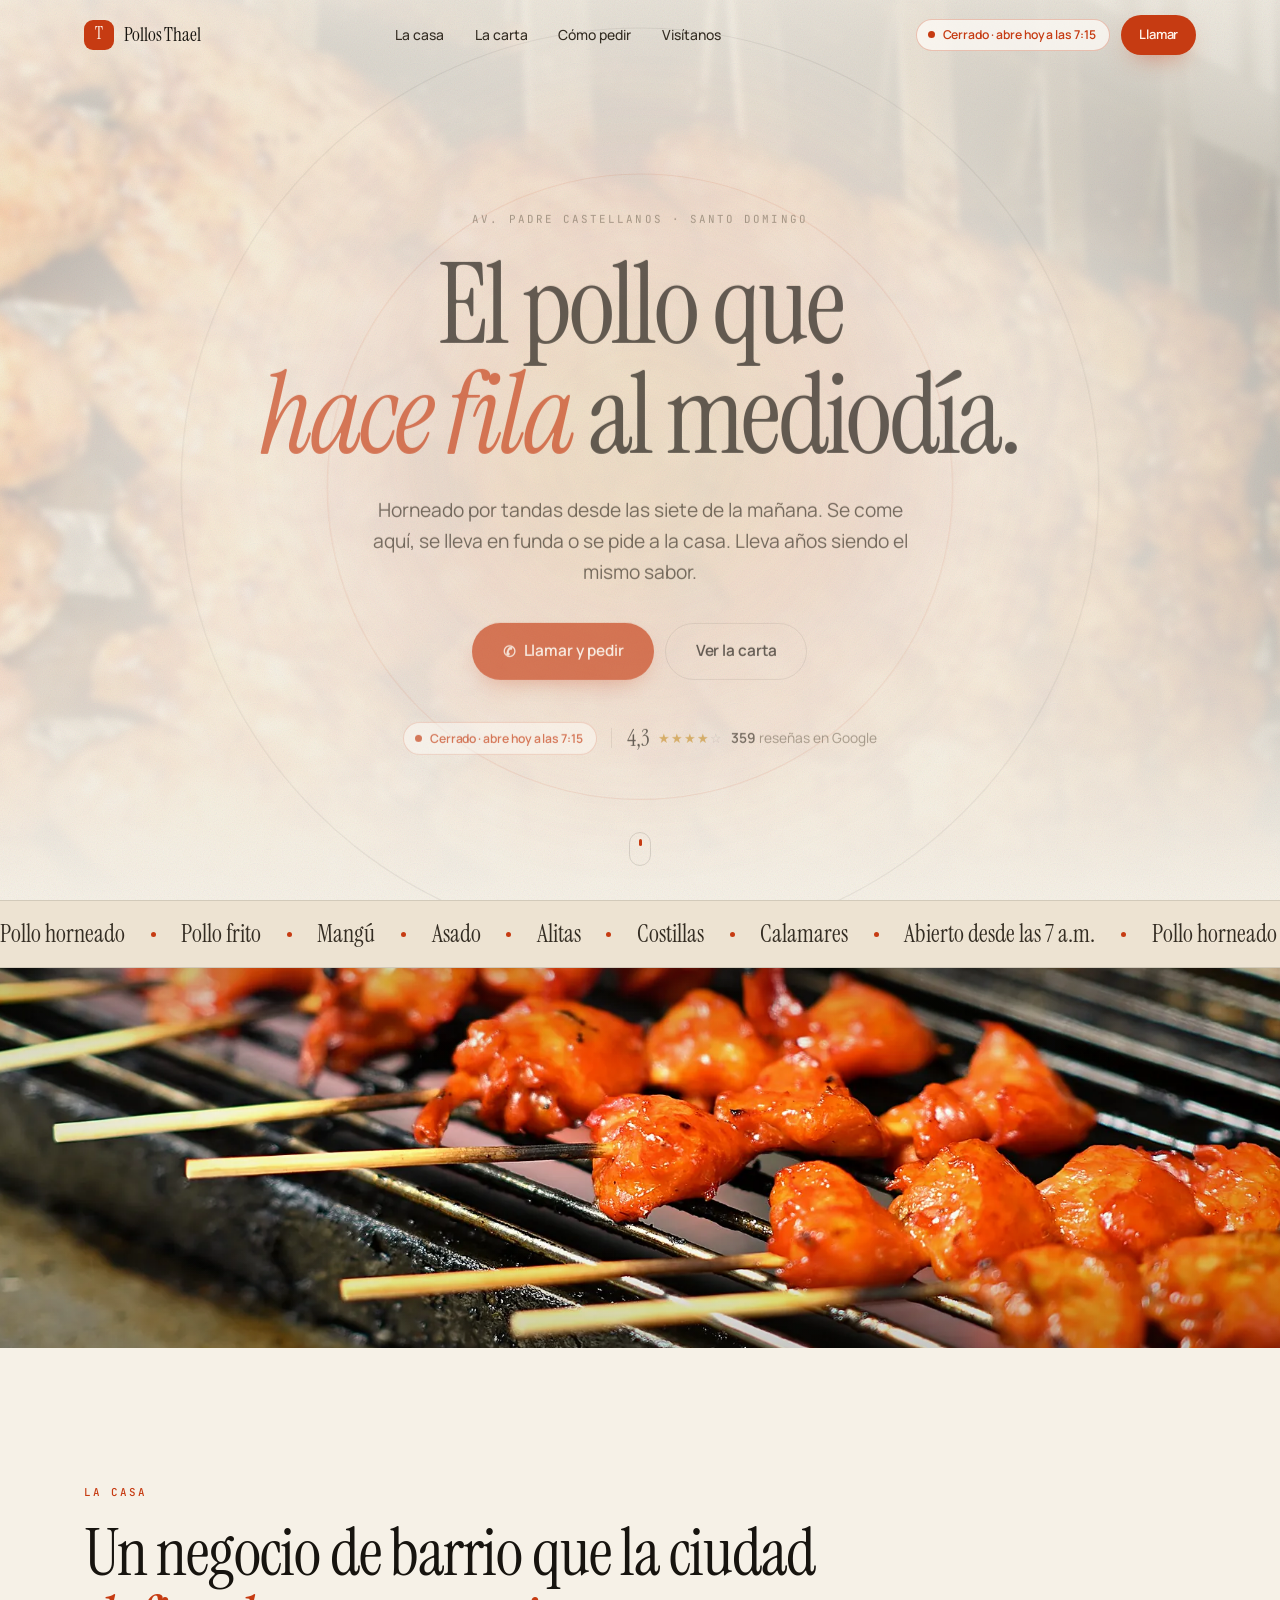
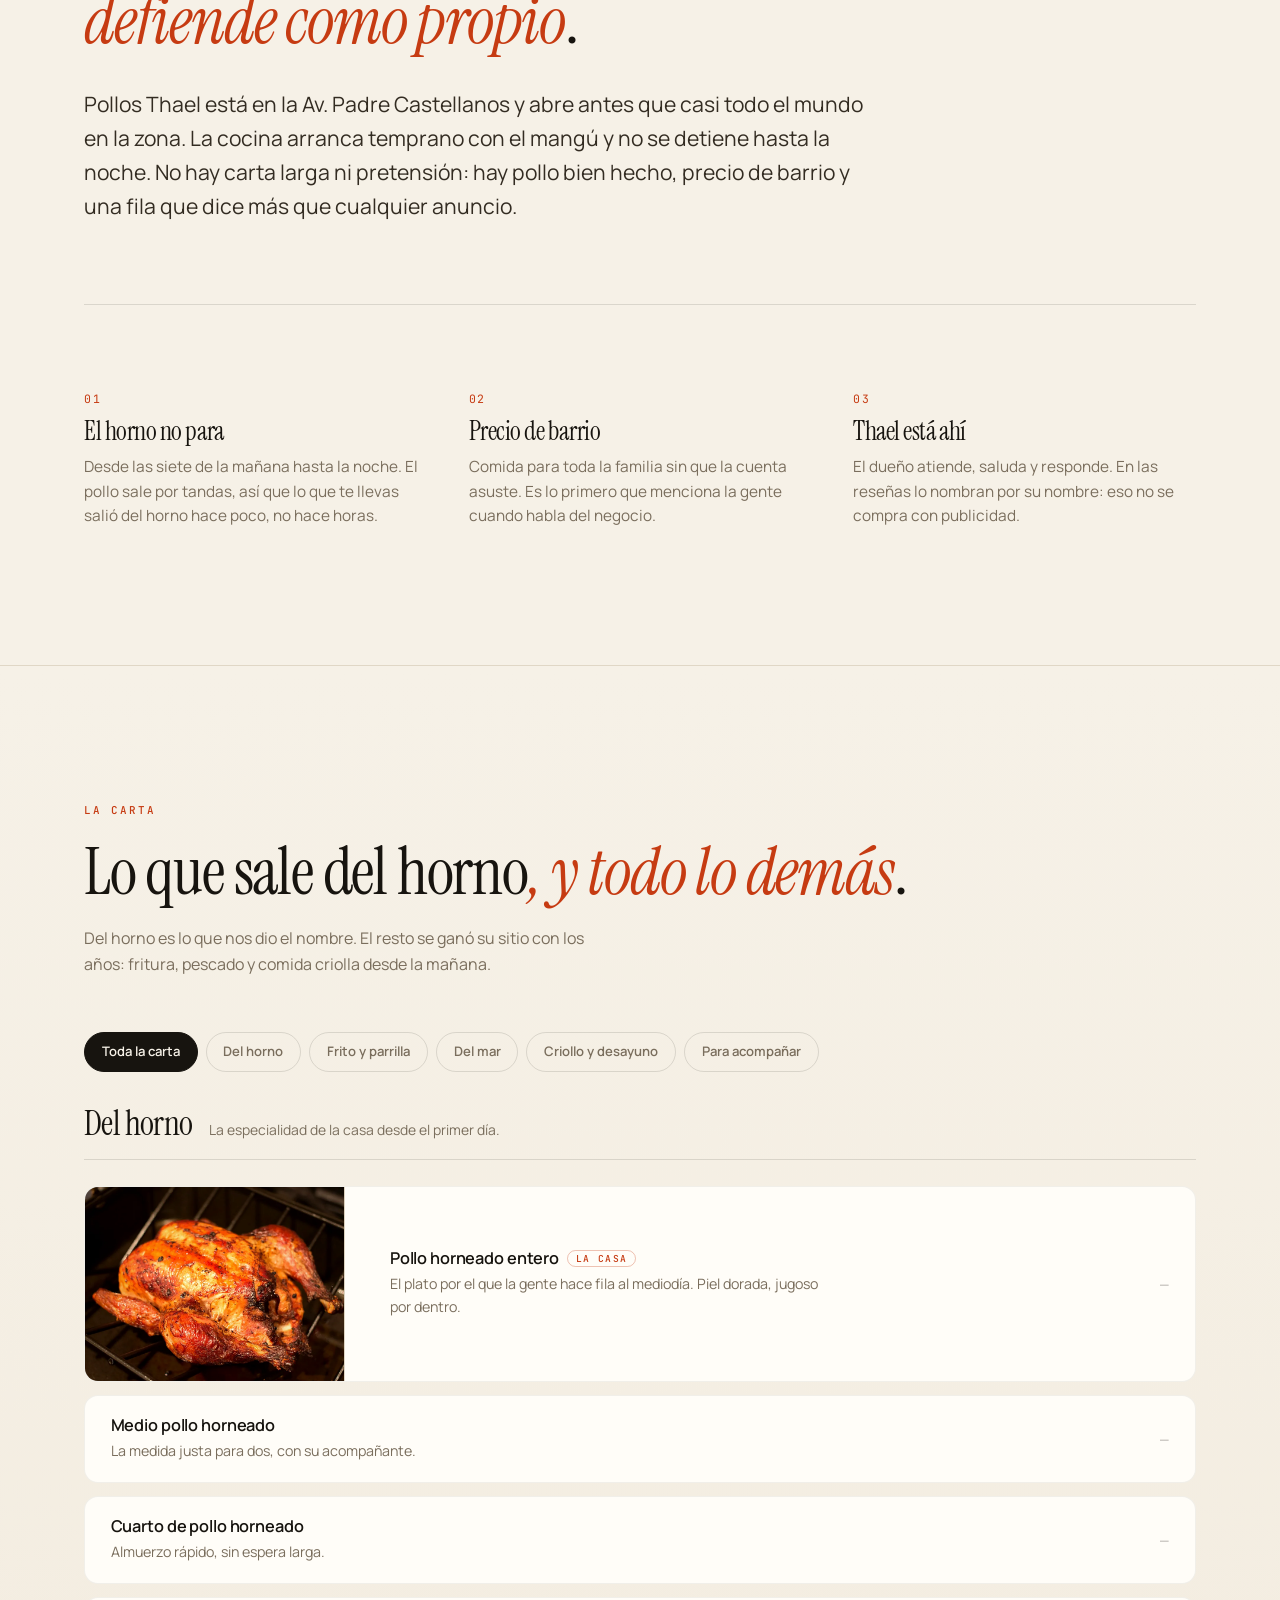
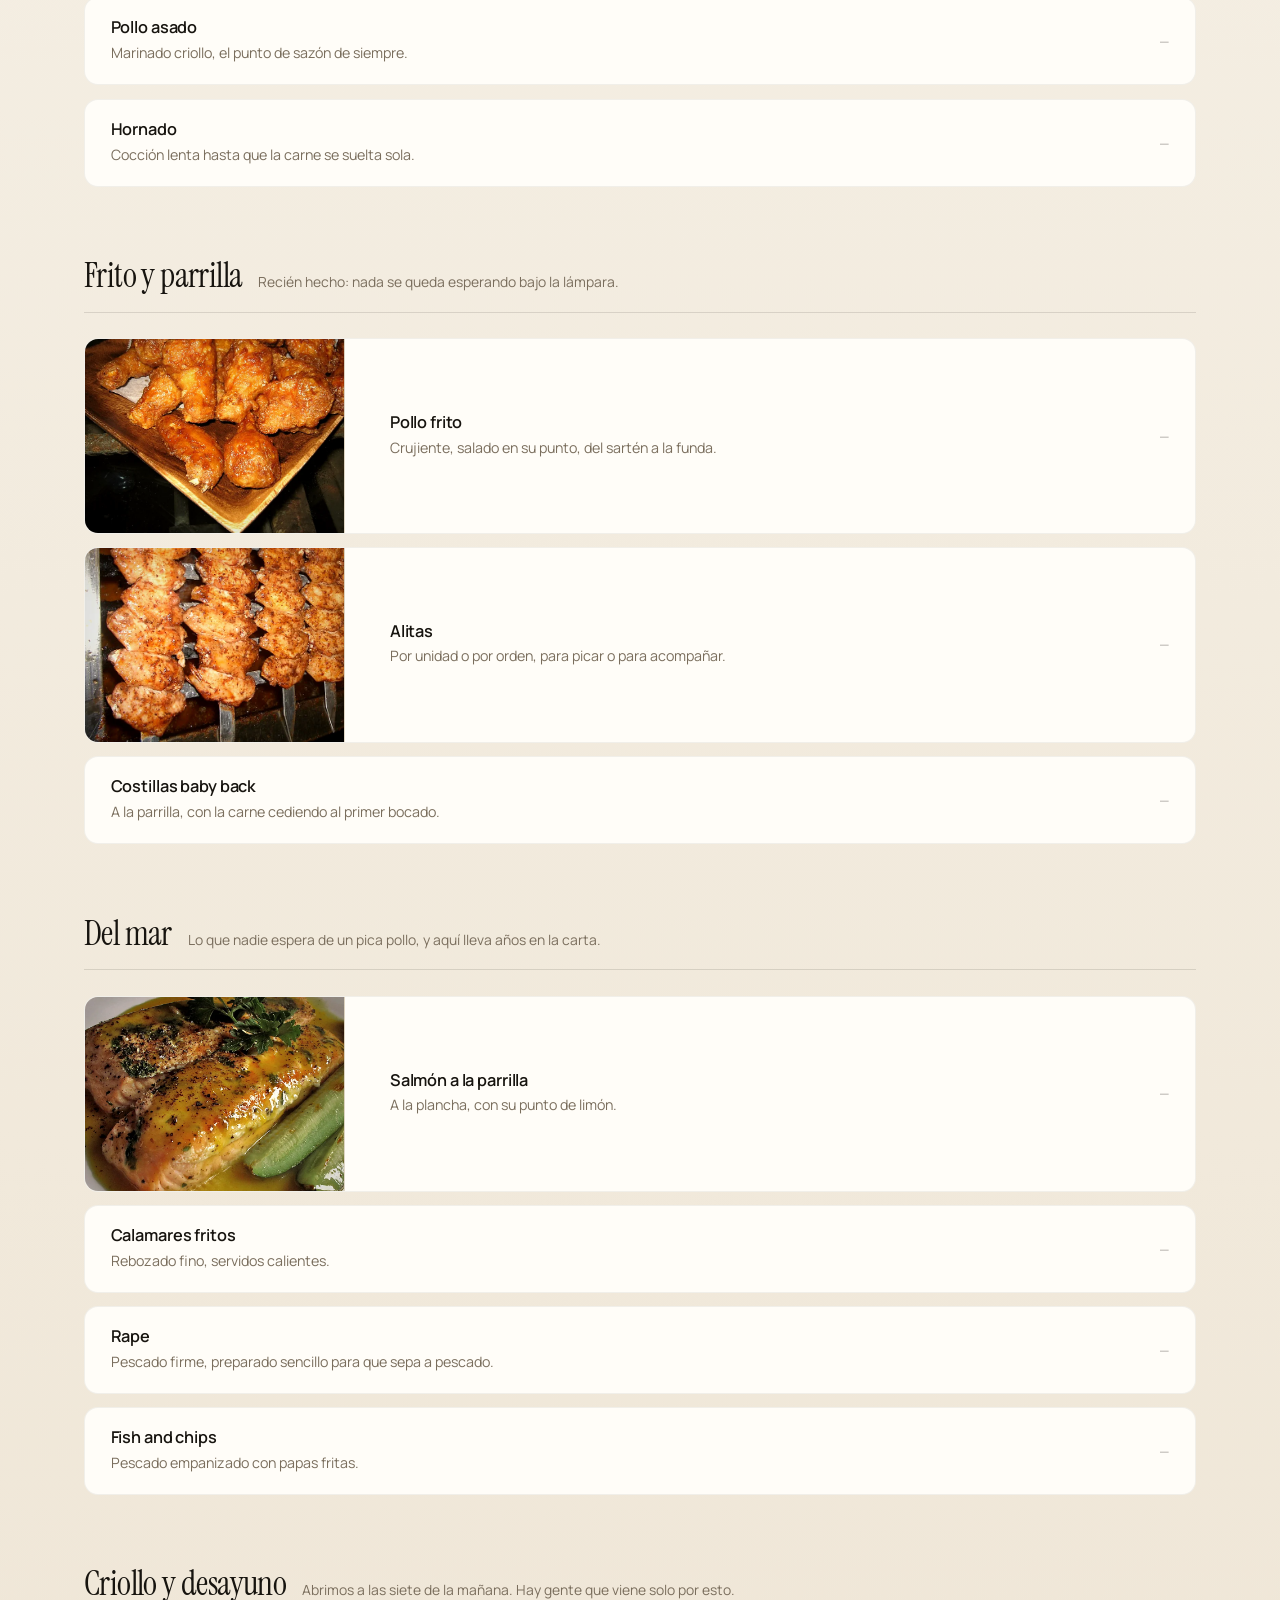
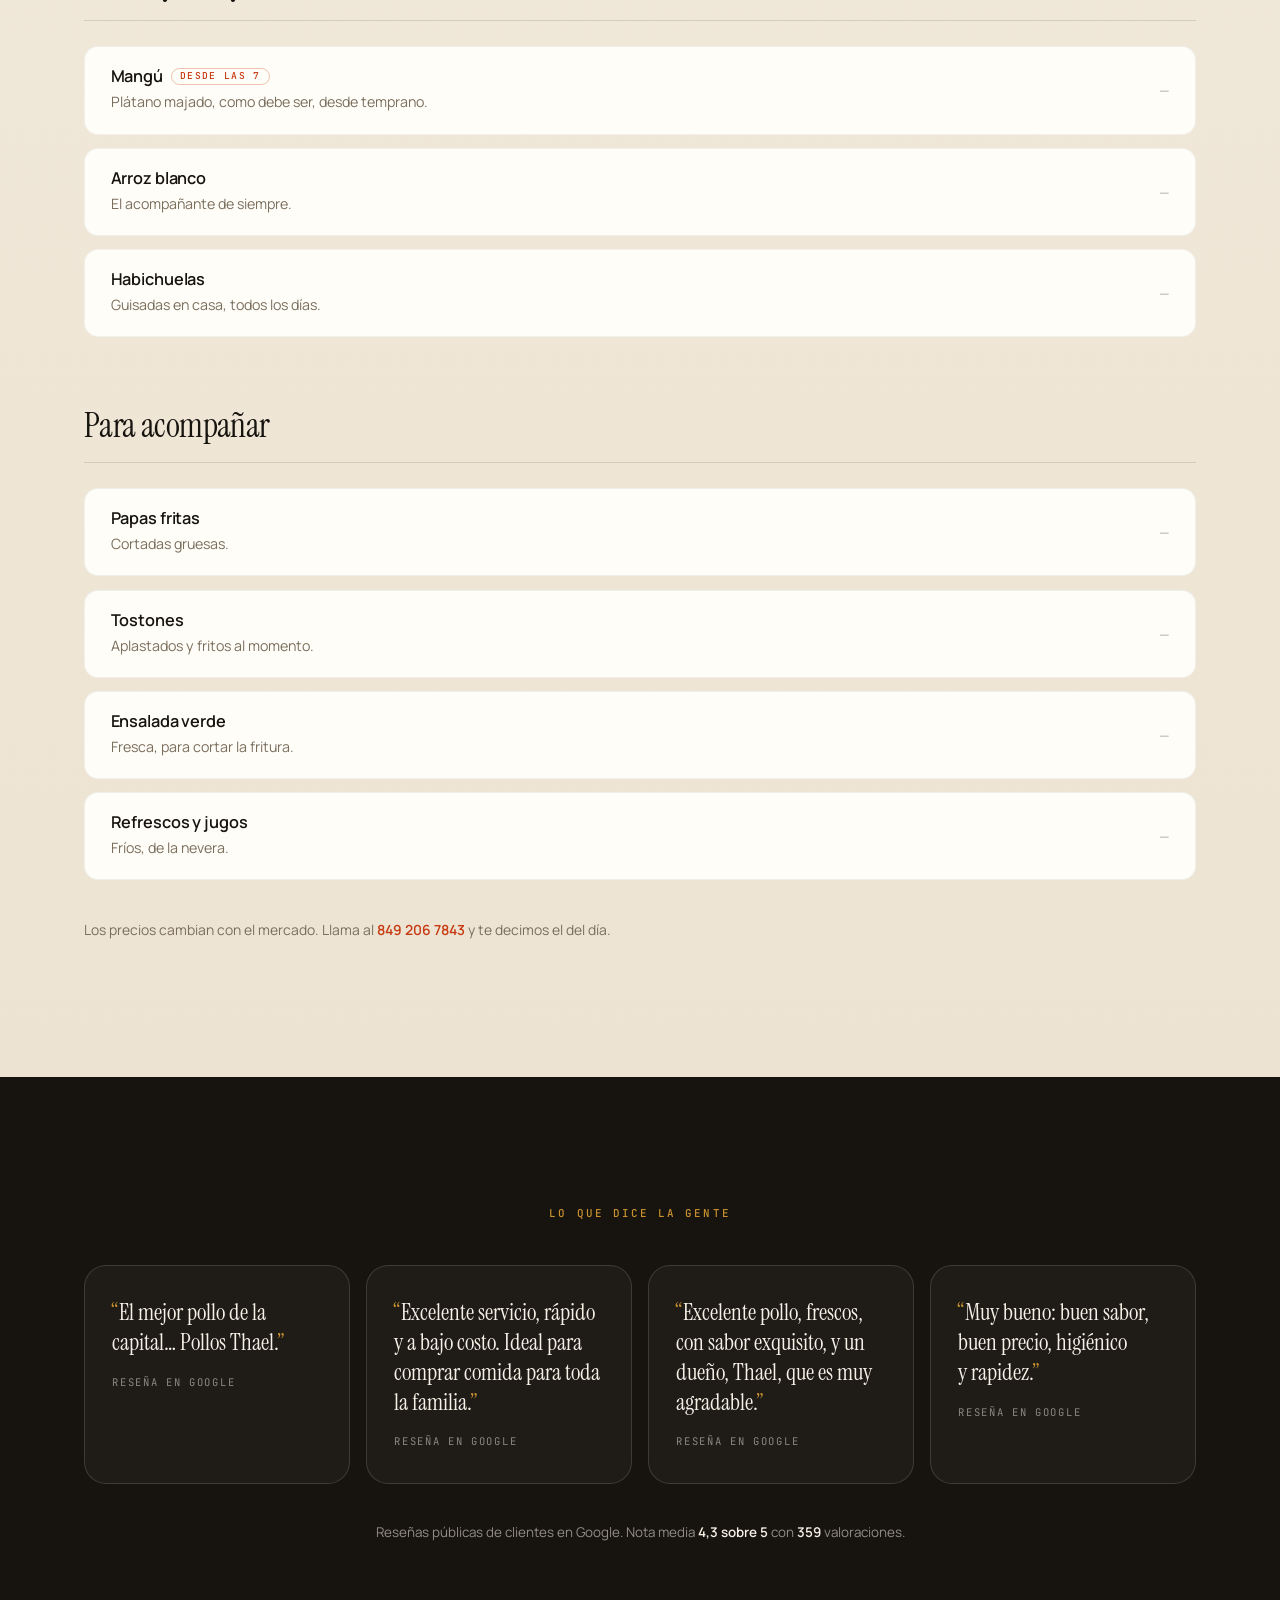
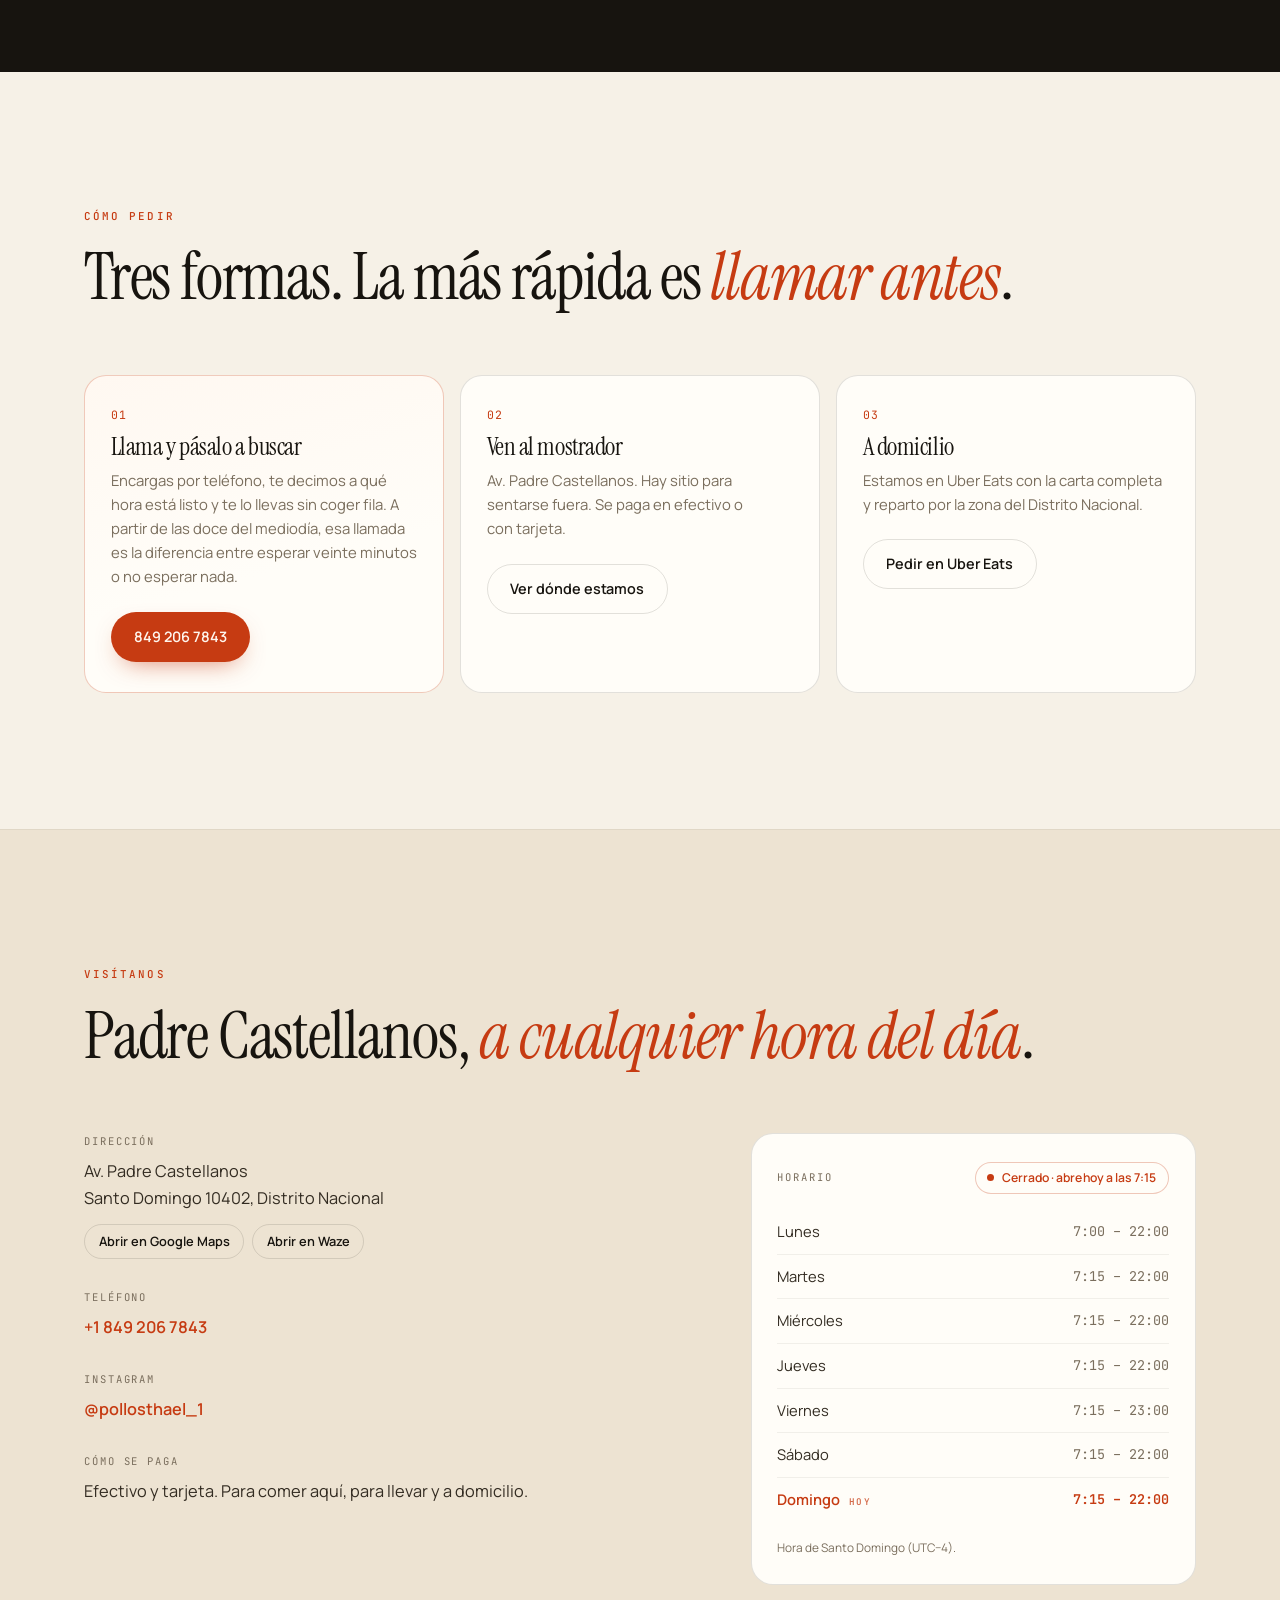
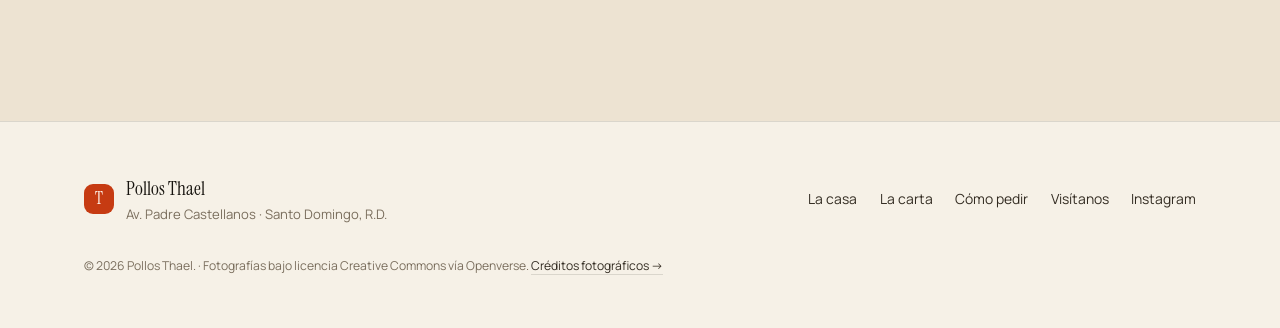
==== commit 6f027270: "Pone fotos en la web de Pollos Thael Seis fotografías de archivo con licencia Creative Commons, busc" ====
--- a/pollos-thael/index.html
+++ b/pollos-thael/index.html
@@ -18,6 +18,8 @@
 <link rel="preconnect" href="https://fonts.gstatic.com" crossorigin />
 <link rel="stylesheet" href="https://fonts.googleapis.com/css2?family=Instrument+Serif:ital@0;1&family=Manrope:wght@300;400;500;600;700&family=JetBrains+Mono:wght@400;500&display=swap" />
 
+<link rel="preload" as="image" href="assets/img/hero.webp" fetchpriority="high" />
+
 <script>document.documentElement.classList.add("js");</script>
 <link rel="stylesheet" href="styles.css?v=20260904" />
 </head>
@@ -69,6 +71,10 @@
 
 <!-- ============================ HERO ============================ -->
 <section class="hero" id="top">
+  <div class="hero-foto" aria-hidden="true">
+    <img src="assets/img/hero.webp" alt="" fetchpriority="high" decoding="async" />
+    <div class="hero-velo"></div>
+  </div>
   <div class="hero-plate" aria-hidden="true">
     <div class="hero-plate-glow"></div>
     <div class="hero-plate-ring"></div>
@@ -126,6 +132,11 @@
     <span class="ticker-item">Abierto desde las 7 a.m.</span><span class="ticker-dot"></span>
   </div>
 </div>
+
+<!-- ============================ BANDA ============================ -->
+<figure class="banda">
+  <img src="assets/img/casa.webp" alt="Pinchos de pollo dorándose sobre la parrilla al carbón" loading="lazy" decoding="async" />
+</figure>
 
 <!-- ============================ LA CASA ============================ -->
 <section class="casa" id="casa">
@@ -211,7 +222,7 @@
         </header>
         <ul class="platos">
           <li class="plato plato--destacado" data-reveal data-brasa>
-            <div class="plato-marco"><span class="plato-vacio" aria-hidden="true">Foto</span></div>
+            <div class="plato-marco"><img class="plato-foto" src="assets/img/pollo-horneado.webp" alt="Pollo entero recién salido del horno, con la piel dorada" loading="lazy" decoding="async" /></div>
             <div class="plato-texto">
               <h4 class="plato-nombre">Pollo horneado entero <span class="plato-sello">La casa</span></h4>
               <p class="plato-desc">El plato por el que la gente hace fila al mediodía. Piel dorada, jugoso por dentro.</p>
@@ -257,14 +268,15 @@
         </header>
         <ul class="platos">
           <li class="plato plato--destacado" data-reveal data-brasa>
-            <div class="plato-marco"><span class="plato-vacio" aria-hidden="true">Foto</span></div>
+            <div class="plato-marco"><img class="plato-foto" src="assets/img/pollo-frito.webp" alt="Presas de pollo frito crujiente servidas sobre tabla de madera" loading="lazy" decoding="async" /></div>
             <div class="plato-texto">
               <h4 class="plato-nombre">Pollo frito</h4>
               <p class="plato-desc">Crujiente, salado en su punto, del sartén a la funda.</p>
             </div>
             <span class="plato-precio"></span>
           </li>
-          <li class="plato" data-reveal data-brasa>
+          <li class="plato plato--destacado" data-reveal data-brasa>
+            <div class="plato-marco"><img class="plato-foto" src="assets/img/alitas.webp" alt="Alitas de pollo sazonadas dorándose en la rustidera" loading="lazy" decoding="async" /></div>
             <div class="plato-texto">
               <h4 class="plato-nombre">Alitas</h4>
               <p class="plato-desc">Por unidad o por orden, para picar o para acompañar.</p>
@@ -288,7 +300,8 @@
           <p class="cat-pie">Lo que nadie espera de un pica pollo, y aquí lleva años en la carta.</p>
         </header>
         <ul class="platos">
-          <li class="plato" data-reveal data-brasa>
+          <li class="plato plato--destacado" data-reveal data-brasa>
+            <div class="plato-marco"><img class="plato-foto" src="assets/img/salmon.webp" alt="Filete de salmón a la parrilla con salsa de cítricos" loading="lazy" decoding="async" /></div>
             <div class="plato-texto">
               <h4 class="plato-nombre">Salmón a la parrilla</h4>
               <p class="plato-desc">A la plancha, con su punto de limón.</p>
@@ -326,8 +339,7 @@
           <p class="cat-pie">Abrimos a las siete de la mañana. Hay gente que viene solo por esto.</p>
         </header>
         <ul class="platos">
-          <li class="plato plato--destacado" data-reveal data-brasa>
-            <div class="plato-marco"><span class="plato-vacio" aria-hidden="true">Foto</span></div>
+          <li class="plato" data-reveal data-brasa>
             <div class="plato-texto">
               <h4 class="plato-nombre">Mangú <span class="plato-sello">Desde las 7</span></h4>
               <p class="plato-desc">Plátano majado, como debe ser, desde temprano.</p>
@@ -562,7 +574,11 @@
       <a href="https://www.instagram.com/pollosthael_1/" target="_blank" rel="noopener">Instagram</a>
     </nav>
 
-    <p class="foot-legal">© <span data-anio>2026</span> Pollos Thael.</p>
+    <p class="foot-legal">
+      © <span data-anio>2026</span> Pollos Thael. ·
+      Fotografías bajo licencia Creative Commons vía Openverse.
+      <a class="foot-creditos" href="creditos.html">Créditos fotográficos →</a>
+    </p>
   </div>
 </footer>
 
--- a/pollos-thael/styles.css
+++ b/pollos-thael/styles.css
@@ -374,6 +374,35 @@
     radial-gradient(120% 78% at 50% 0%, #FBF7EF 0%, var(--bg) 46%, var(--bg-2) 100%);
 }
 
+/* La foto de portada. No es el protagonista: va detrás de un velo crema
+   para que el titular se lea siempre, y aporta el calor del horno. */
+.hero-foto { position: absolute; inset: 0; overflow: hidden; pointer-events: none; }
+.hero-foto img {
+  width: 100%; height: 100%;
+  object-fit: cover; object-position: center 46%;
+  /* El desenfoque es a propósito: convierte una foto que se amplía
+     mucho en profundidad de campo, y deja el titular como protagonista. */
+  filter: saturate(1.06) contrast(1.03) blur(3px);
+  transform: scale(1.06);
+}
+/* El velo: opaco justo detrás del texto, casi transparente en los bordes.
+   Así la foto se ve de verdad y el titular se sigue leyendo. */
+.hero-velo {
+  position: absolute; inset: 0;
+  background:
+    radial-gradient(58% 52% at 50% 50%,
+      rgba(246,241,231,.955) 0%,
+      rgba(246,241,231,.93)  46%,
+      rgba(246,241,231,.74)  74%,
+      rgba(246,241,231,.50) 100%),
+    linear-gradient(180deg,
+      rgba(246,241,231,.86) 0%,
+      rgba(246,241,231,.46) 24%,
+      rgba(246,241,231,.44) 60%,
+      rgba(246,241,231,.88) 88%,
+      var(--bg) 100%);
+}
+
 /* El "plato": halo de brasa detrás del titular. Es el sello visual. */
 .hero-plate {
   position: absolute; top: 50%; left: 50%;
@@ -383,6 +412,7 @@
 }
 .hero-plate-glow {
   position: absolute; inset: 12%;
+  opacity: .55;
   border-radius: 50%;
   background:
     radial-gradient(circle at 50% 45%, rgba(201, 146, 47, .30) 0%, rgba(198, 59, 18, .17) 38%, transparent 68%);
@@ -497,6 +527,25 @@
 @keyframes corre {
   from { transform: translateX(0); }
   to   { transform: translateX(-50%); }
+}
+
+/* ---------- Banda ancha de foto ---------- */
+.banda {
+  position: relative;
+  margin: 0;
+  height: clamp(180px, 30vw, 380px);
+  overflow: hidden;
+  background: var(--bg-3);
+}
+.banda img {
+  width: 100%; height: 100%;
+  object-fit: cover; object-position: center 58%;
+  transform: scale(1.02);
+}
+.banda::after {
+  content: ""; position: absolute; inset: 0;
+  background:
+    linear-gradient(180deg, rgba(23,20,15,.14) 0%, transparent 26%, transparent 72%, rgba(23,20,15,.18) 100%);
 }
 
 /* ---------- La casa ---------- */
@@ -609,6 +658,7 @@
 
 .plato-marco {
   grid-column: 1 / -1;
+  position: relative;
   aspect-ratio: 16 / 9;
   display: grid; place-items: center;
   background:
@@ -622,7 +672,7 @@
   color: rgba(23, 20, 15, .28);
 }
 .plato-foto {
-  width: 100%; height: 100%; object-fit: cover;
+  width: 100%; height: 100%; object-fit: cover; object-position: center 52%;
   transition: transform .8s var(--ease-out), filter .8s var(--ease-out);
 }
 .plato:hover .plato-foto { transform: scale(1.05); filter: saturate(1.12); }
@@ -824,7 +874,32 @@
 }
 .foot-links a:hover { color: var(--brasa); }
 
-.foot-legal { font-size: .76rem; color: var(--ink-mute); }
+.foot-legal { font-size: .76rem; color: var(--ink-mute); line-height: 1.7; }
+.foot-creditos { color: var(--ink-soft); border-bottom: 1px solid var(--linea); }
+.foot-creditos:hover { color: var(--brasa); border-color: var(--brasa); }
+
+/* ---------- Página de créditos fotográficos ---------- */
+.creditos { padding: clamp(5rem, 12vw, 8rem) 0 4rem; }
+.creditos-intro { margin-top: 1.4rem; color: var(--ink-mute); max-width: 62ch; }
+.creditos-lista { margin-top: 3rem; border-top: 1px solid var(--linea); }
+.credito {
+  padding: 1.4rem 0;
+  border-bottom: 1px solid var(--linea-2);
+  display: grid; gap: 1.2rem;
+}
+.credito-mini {
+  width: 104px; height: 78px; border-radius: 10px;
+  object-fit: cover; background: var(--bg-2);
+}
+.credito-titulo { font-size: 1rem; font-weight: 600; }
+.credito-meta { font-size: .86rem; color: var(--ink-mute); margin-top: .3rem; }
+.credito-meta a { color: var(--brasa); }
+.credito-meta a:hover { text-decoration: underline; }
+.volver {
+  display: inline-flex; align-items: center; gap: .45rem;
+  font-size: .87rem; font-weight: 600; color: var(--ink-soft);
+}
+.volver:hover { color: var(--brasa); }
 
 /* =============================================================
    7. EFECTOS
@@ -848,6 +923,7 @@
 }
 
 @media (min-width: 720px) {
+  .credito { grid-template-columns: 104px 1fr; align-items: center; }
   .hero-sep { display: block; }
   .hero-scroll { display: grid; }
   .pilares { grid-template-columns: repeat(3, 1fr); gap: 2.6rem; }
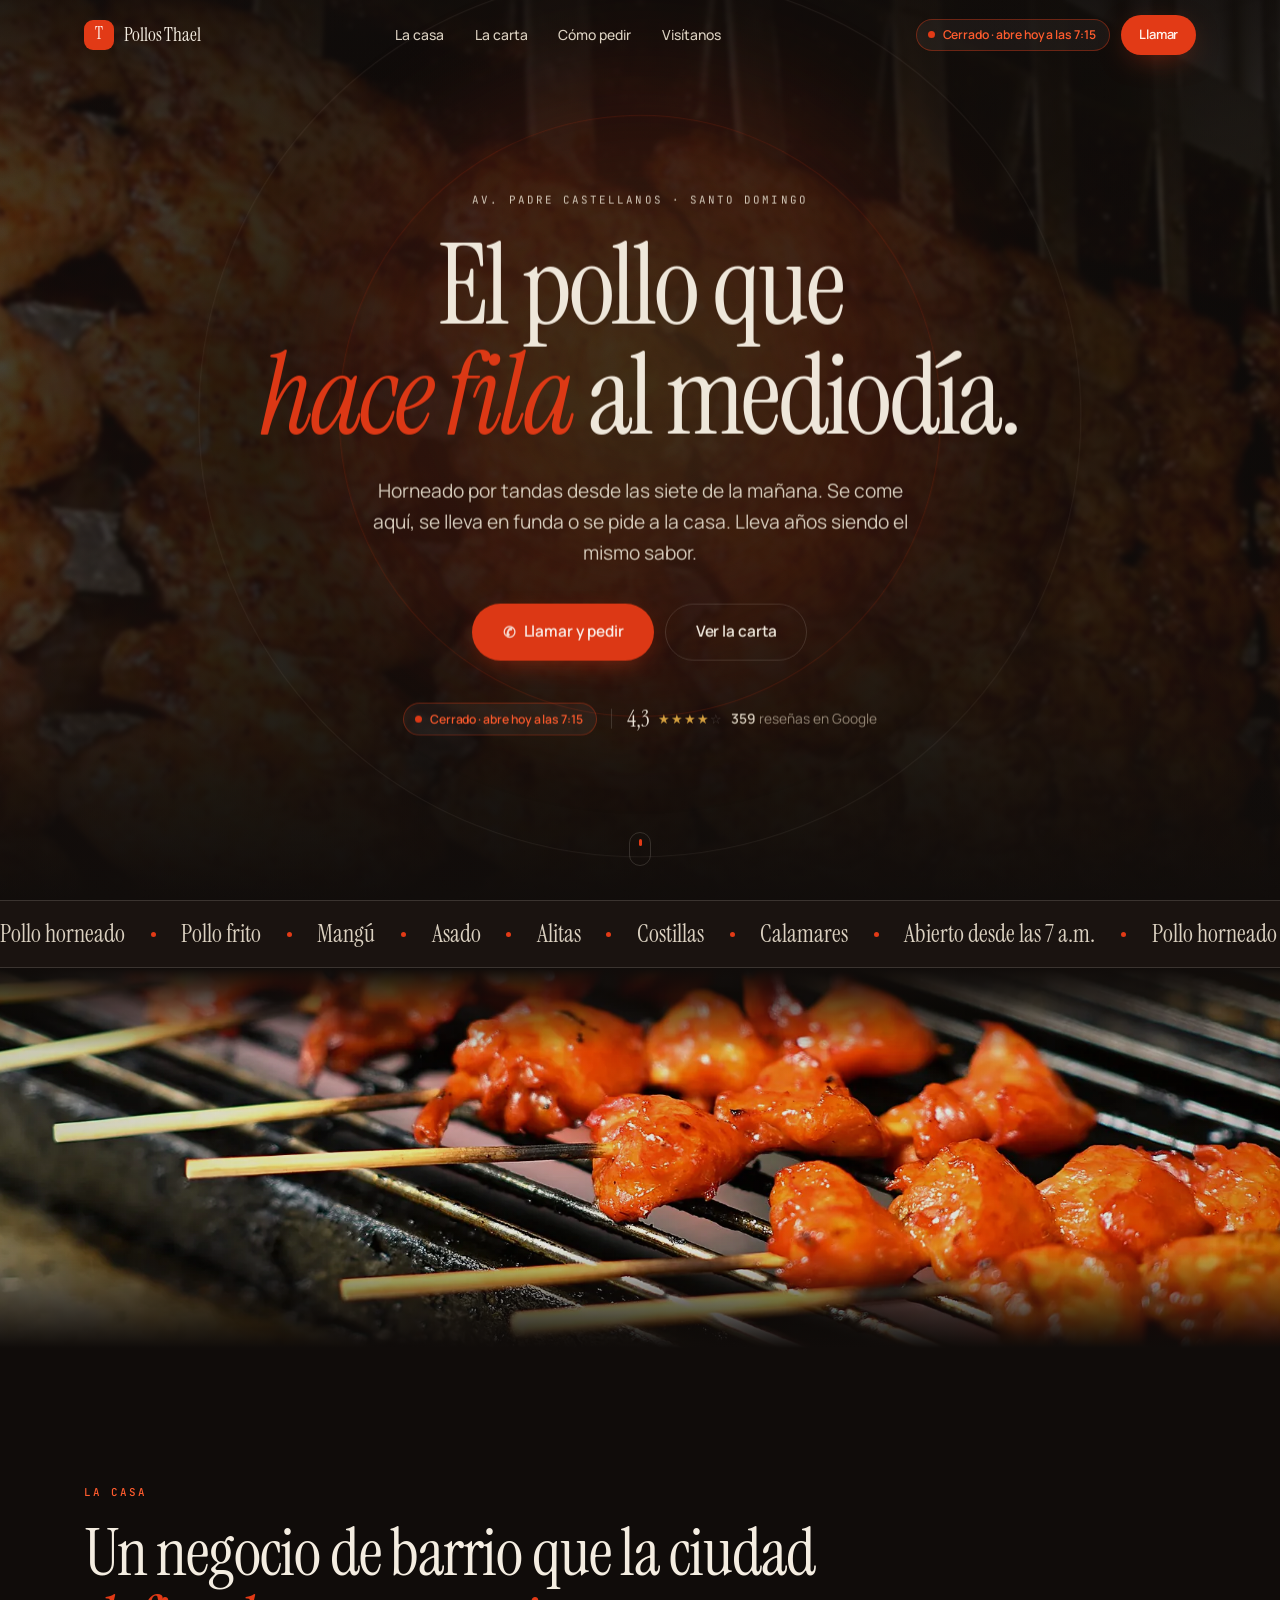
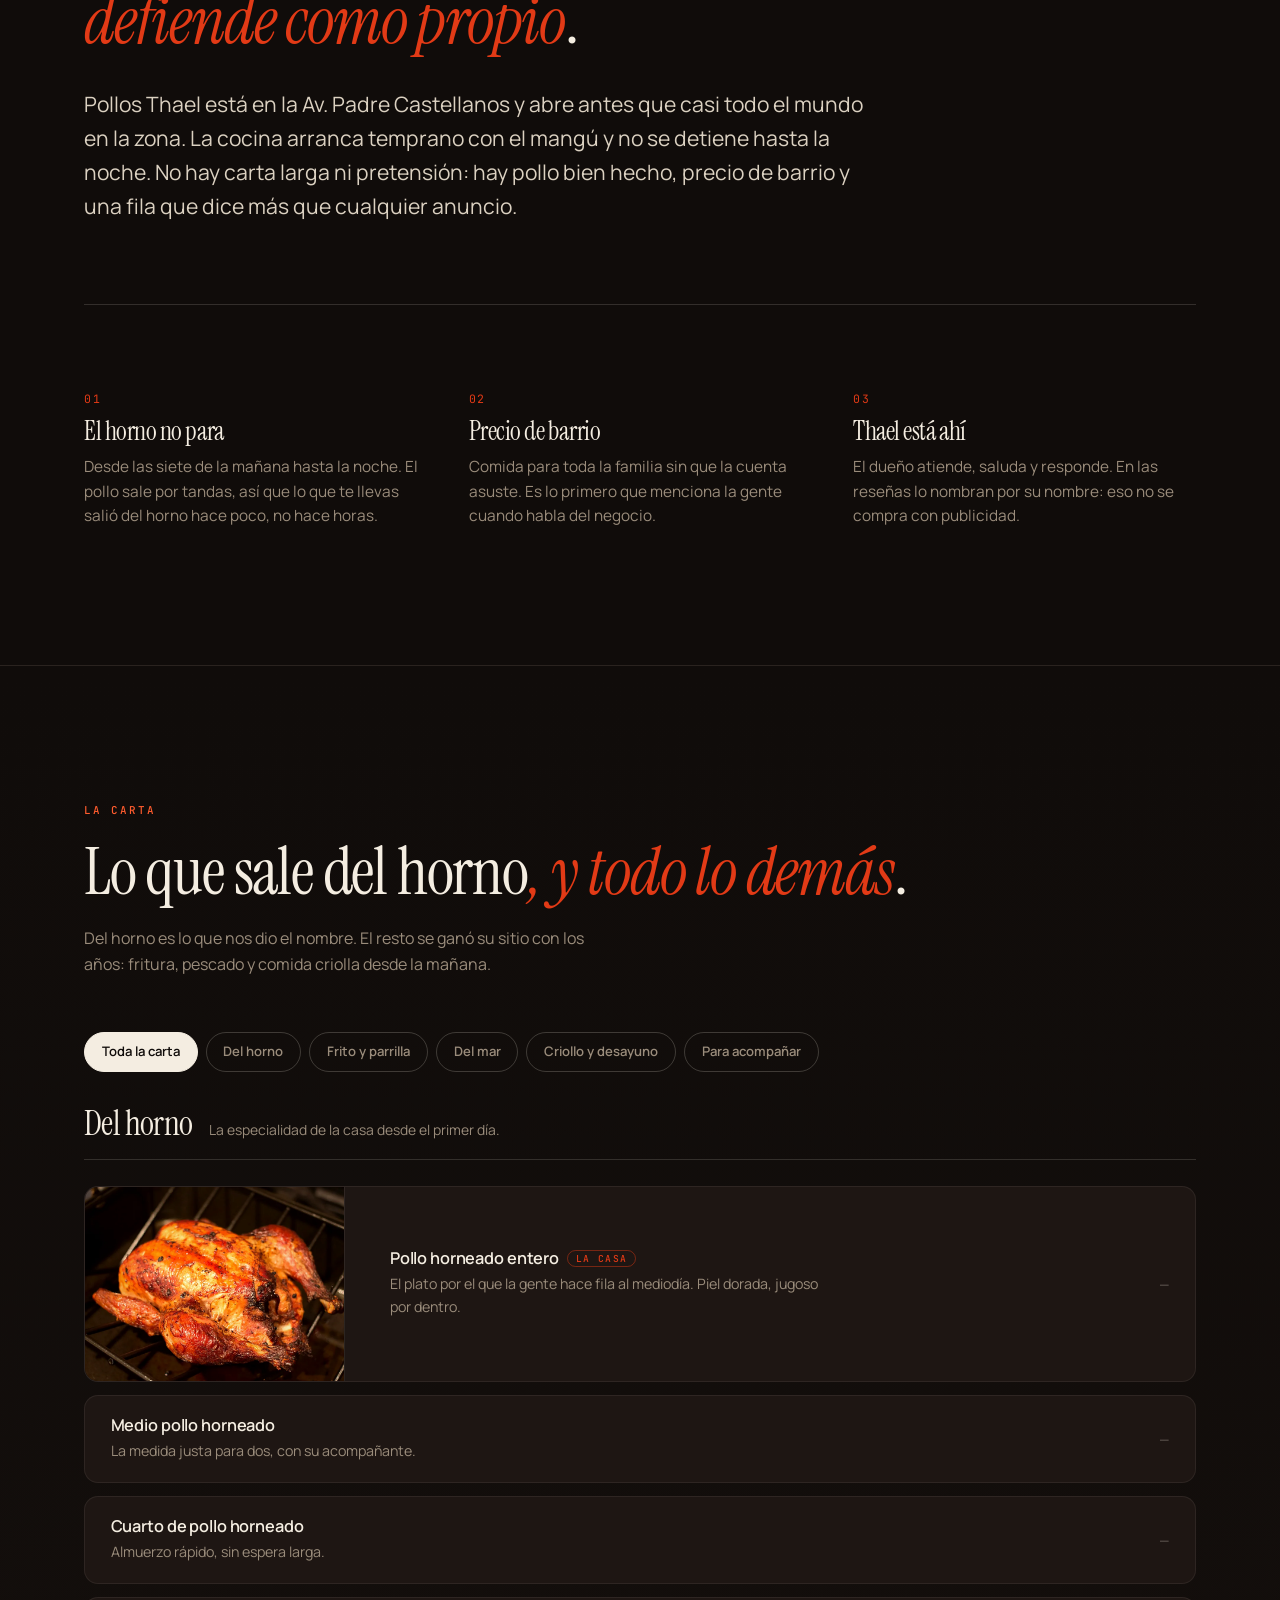
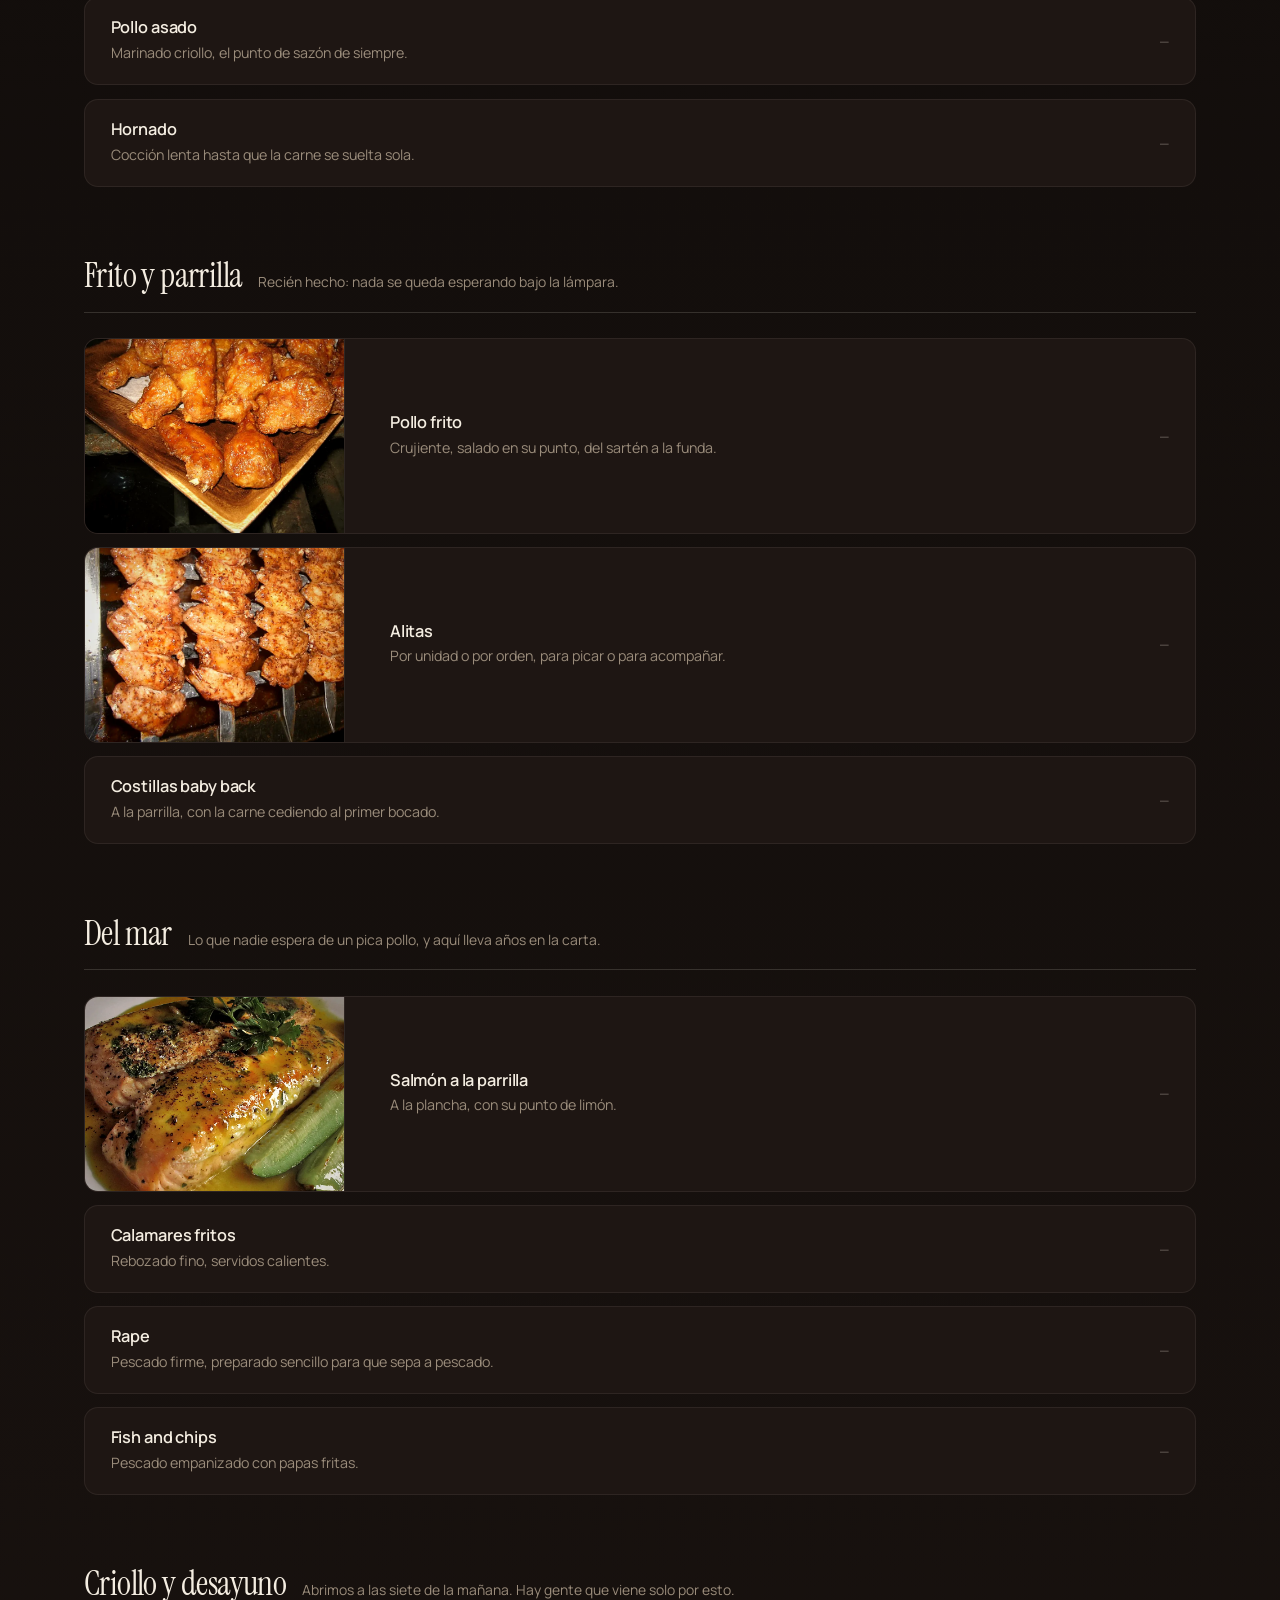
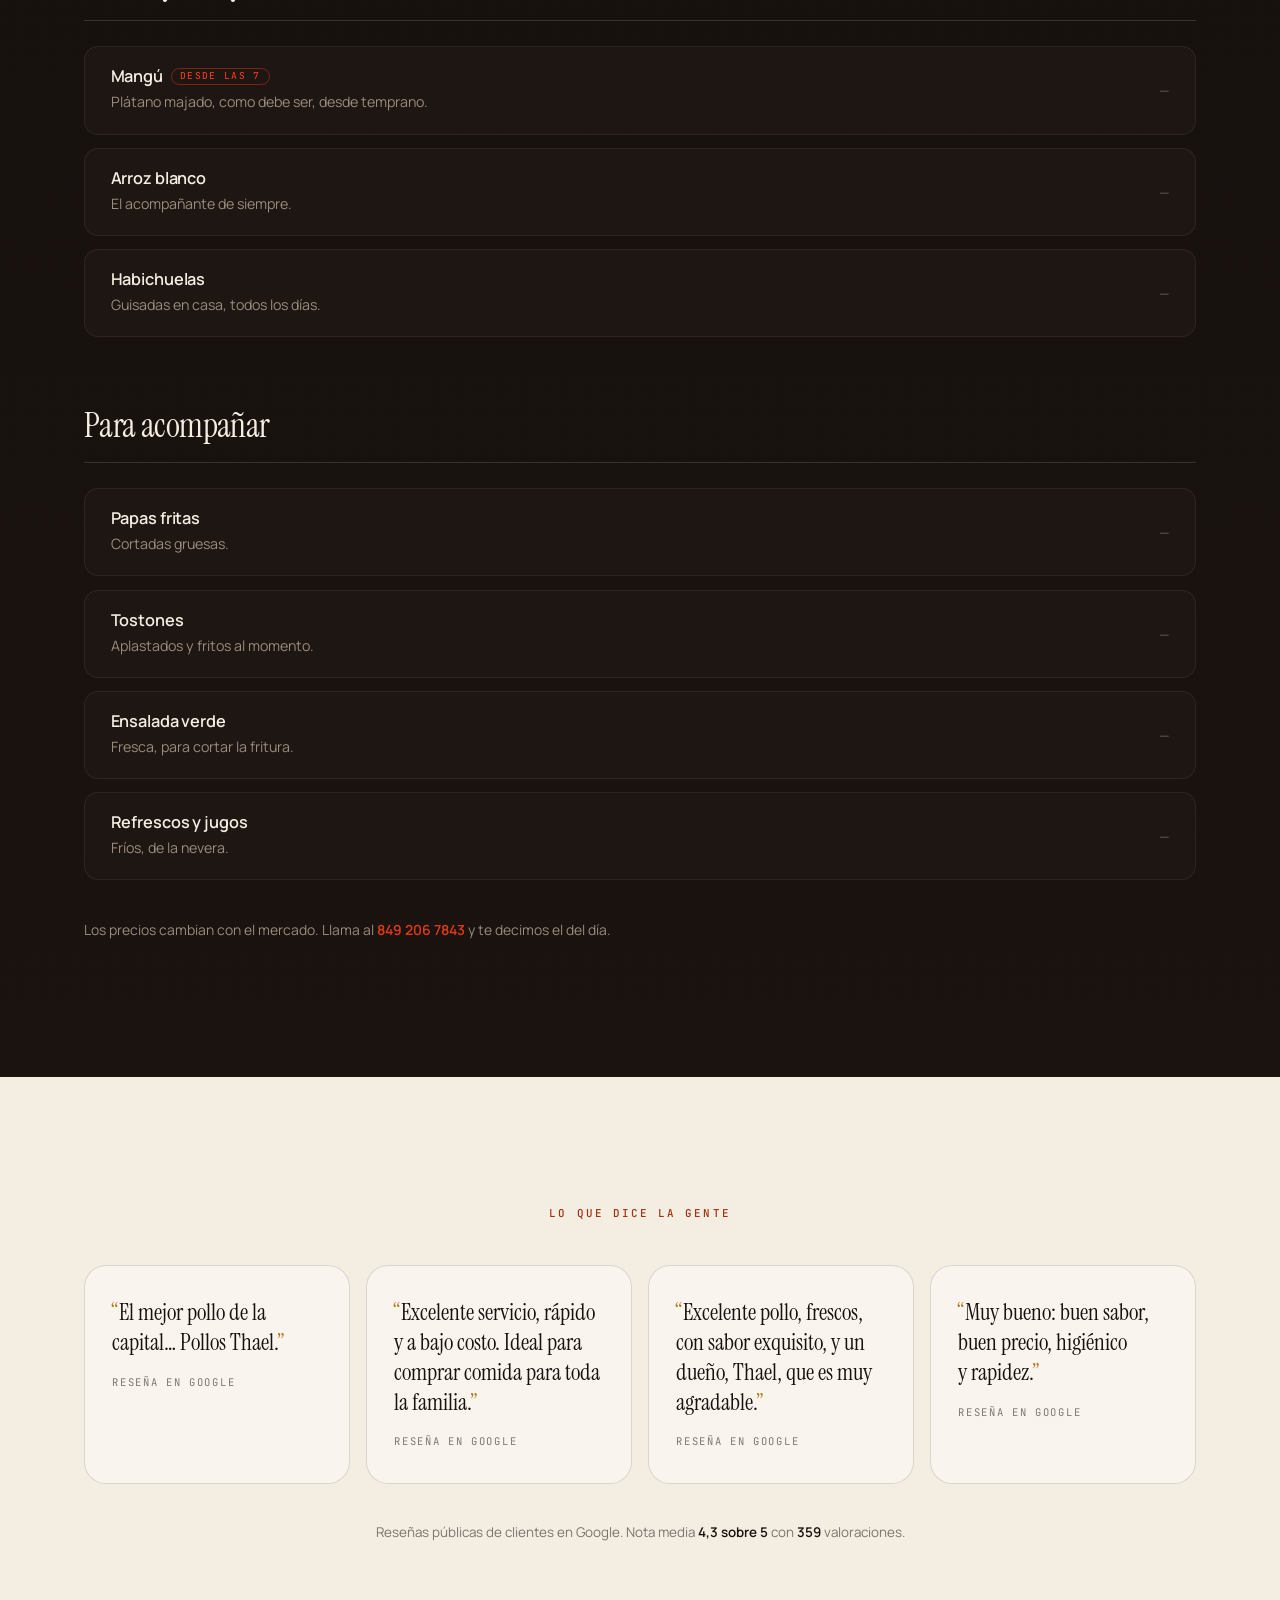
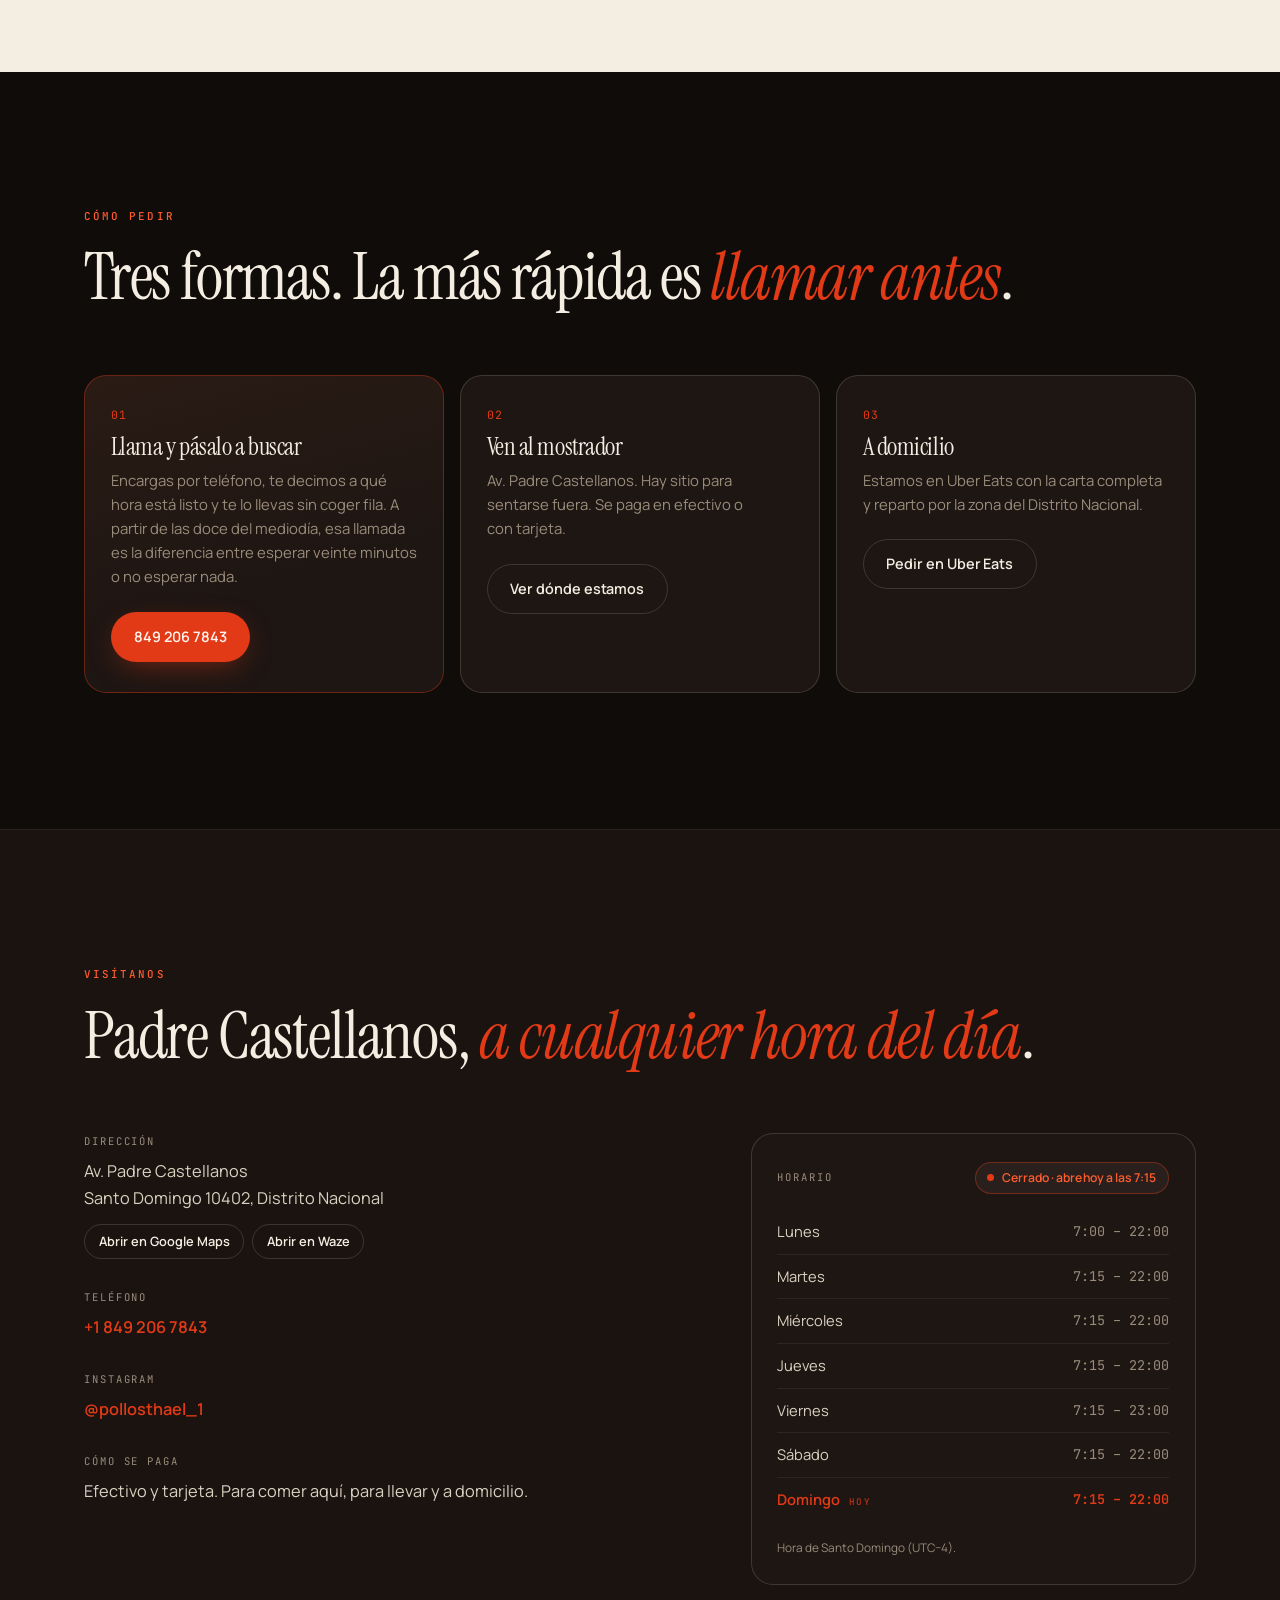
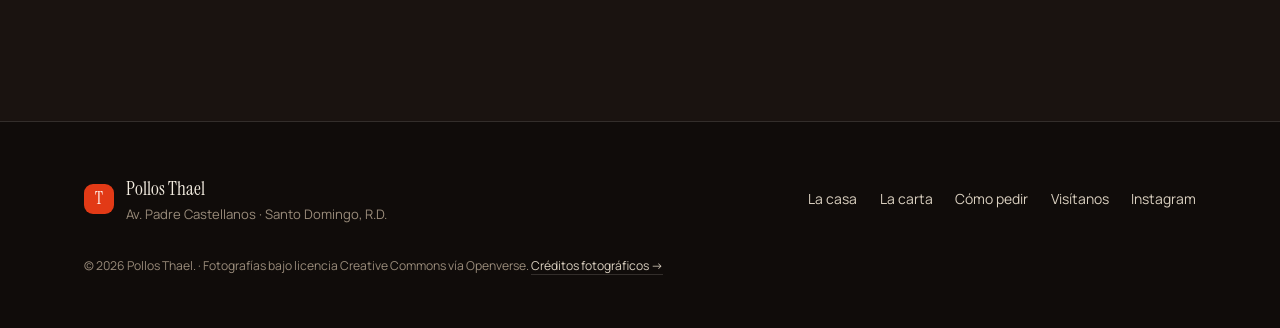
==== commit 7ce62289: "Pasa la web de Pollos Thael a negro y brasa Zacarías no quería el fondo crema y pedía negro con rojo" ====
--- a/pollos-thael/index.html
+++ b/pollos-thael/index.html
@@ -5,7 +5,7 @@
 <meta name="viewport" content="width=device-width, initial-scale=1, viewport-fit=cover" />
 <title>Pollos Thael · Pollo horneado en Padre Castellanos, Santo Domingo</title>
 <meta name="description" content="Pollo horneado, frito y comida criolla en la Av. Padre Castellanos, Santo Domingo. Abierto desde las 7 de la mañana. 4,3 ★ en Google. Para comer aquí, llevar o pedir a domicilio." />
-<meta name="theme-color" content="#F6F1E7" />
+<meta name="theme-color" content="#100C0A" />
 
 <meta property="og:type" content="restaurant" />
 <meta property="og:title" content="Pollos Thael · Padre Castellanos, Santo Domingo" />
--- a/pollos-thael/styles.css
+++ b/pollos-thael/styles.css
@@ -1,6 +1,6 @@
 /* =============================================================
    POLLOS THAEL — hoja de estilos
-   Editorial crema · acento brasa · Santo Domingo
+   Negro de horno · brasa · dorado · Santo Domingo
    -------------------------------------------------------------
    1. Tokens          5. Componentes
    2. Reset y base    6. Secciones
@@ -10,30 +10,51 @@
 
 /* =============================================================
    1. TOKENS
+   -------------------------------------------------------------
+   Todo el color de la web sale de aquí. Cambiando este bloque
+   cambia el sitio entero: no hay ni un color suelto más abajo.
    ============================================================= */
 :root {
-  /* Superficies */
-  --bg:        #F6F1E7;   /* crema cálida */
-  --bg-2:      #EDE3D2;   /* arena */
-  --bg-3:      #E4D7C0;   /* arena honda */
-  --papel:     #FFFDF8;   /* tarjeta */
-
-  /* Tinta */
-  --ink:       #17140F;
-  --ink-soft:  #332C22;
-  --ink-mute:  #7A6E5D;
+  /* Superficies — negro CÁLIDO, nunca negro puro.
+     El #000 con texto claro encima vibra y cansa la vista. */
+  --bg:        #100C0A;   /* el fondo de la casa */
+  --bg-2:      #1A1310;   /* un escalón por encima */
+  --bg-3:      #251B17;   /* zócalos y bandas */
+  --papel:     #1E1613;   /* las tarjetas */
+
+  /* Texto — crema, nunca blanco puro, por lo mismo */
+  --ink:       #F4EDE1;
+  --ink-soft:  #DBD1C1;
+  --ink-mute:  #9A8C7B;
 
   /* Acentos */
-  --brasa:     #C63B12;   /* el rojo del horno */
-  --brasa-2:   #9E2C09;
-  --brasa-luz: rgba(198, 59, 18, .14);
-  --verde:     #3F6B2E;   /* verde plátano — acento secundario */
-  --dorado:    #C9922F;
-
-  --linea:     rgba(23, 20, 15, .12);
-  --linea-2:   rgba(23, 20, 15, .06);
-  --sombra:    0 18px 50px -22px rgba(23, 20, 15, .30);
-  --sombra-alta: 0 34px 70px -26px rgba(198, 59, 18, .34);
+  --brasa:     #E23A16;   /* el rojo del horno */
+  --brasa-2:   #FF5C2E;   /* al pasar por encima: más claro, no más oscuro */
+  --brasa-luz: rgba(226, 58, 22, .22);
+  --sobre-brasa: #FFF4EE;  /* texto encima del rojo */
+  --verde:     #7CB35A;   /* "abierto" — subido de tono para que brille */
+  --dorado:    #D9A441;
+
+  --linea:     rgba(244, 237, 225, .15);
+  --linea-2:   rgba(244, 237, 225, .07);
+  --vidrio:    rgba(244, 237, 225, .05);
+  --sombra:    0 20px 50px -24px rgba(0, 0, 0, .8);
+  --sombra-alta: 0 30px 70px -28px rgba(226, 58, 22, .55);
+
+  /* La sección clara que rompe el negro a mitad de página.
+     Lleva sus propios acentos: los del fondo negro no contrastan
+     lo suficiente sobre crema. */
+  --claro:      #F4EDE1;
+  --claro-2:    #FFFCF6;
+  --claro-ink:  #17120F;
+  --claro-mute: rgba(23, 18, 15, .55);
+  --claro-linea: rgba(23, 18, 15, .14);
+  --brasa-claro: #A5300F;   /* el rojo, oscurecido para leerse sobre crema */
+  --dorado-claro: #B07A18;
+
+  /* Degradados con nombre, para no repetir números */
+  --hero-fondo: radial-gradient(120% 80% at 50% 8%, #1E1512 0%, var(--bg) 52%, #0B0807 100%);
+  --via-fondo:  linear-gradient(165deg, #2A1B14 0%, var(--papel) 62%);
 
   /* Tipografías */
   --serif: "Instrument Serif", Georgia, "Times New Roman", serif;
@@ -86,7 +107,7 @@
 p { text-wrap: pretty; }
 table { border-collapse: collapse; width: 100%; }
 
-::selection { background: var(--brasa); color: var(--bg); }
+::selection { background: var(--brasa); color: var(--sobre-brasa); }
 
 :focus-visible {
   outline: 2px solid var(--brasa);
@@ -143,7 +164,9 @@
   font-weight: 500;
   letter-spacing: .19em;
   text-transform: uppercase;
-  color: var(--brasa);
+  /* El rojo de relleno se queda justo en el límite de legibilidad a este
+     tamaño. Para texto pequeño se usa el tono claro. */
+  color: var(--brasa-2);
   margin-bottom: 1.1rem;
 }
 .eyebrow--centro { text-align: center; }
@@ -153,7 +176,7 @@
   font-size: .68rem;
   letter-spacing: .19em;
   text-transform: uppercase;
-  color: var(--ink-mute);
+  color: var(--ink-soft);
 }
 
 .lead {
@@ -183,13 +206,13 @@
 .btn-sm { padding: .52rem 1.05rem; font-size: .81rem; }
 
 .btn-primary {
-  background: var(--brasa); color: #FFF6EE;
-  box-shadow: 0 10px 26px -12px rgba(198, 59, 18, .70);
+  background: var(--brasa); color: var(--sobre-brasa);
+  box-shadow: 0 8px 30px -10px rgba(226, 58, 22, .60);
 }
 .btn-primary:hover {
   background: var(--brasa-2);
   transform: translateY(-2px);
-  box-shadow: 0 18px 34px -14px rgba(198, 59, 18, .78);
+  box-shadow: 0 14px 40px -10px rgba(255, 92, 46, .70);
 }
 
 .btn-ghost {
@@ -199,7 +222,7 @@
 }
 .btn-ghost:hover {
   border-color: var(--ink);
-  background: rgba(23, 20, 15, .04);
+  background: var(--vidrio);
   transform: translateY(-2px);
 }
 
@@ -211,7 +234,7 @@
   padding: .34rem .8rem .34rem .68rem;
   border-radius: 999px;
   border: 1px solid var(--linea);
-  background: rgba(255, 253, 248, .72);
+  background: var(--vidrio);
   font-size: .76rem; font-weight: 600;
   letter-spacing: -0.005em;
   color: var(--ink-soft);
@@ -222,19 +245,19 @@
   background: var(--ink-mute);
   flex: none;
 }
-.estado.is-abierto { border-color: rgba(63, 107, 46, .32); color: var(--verde); }
+.estado.is-abierto { border-color: rgba(124, 179, 90, .42); color: var(--verde); }
 .estado.is-abierto .estado-dot {
   background: var(--verde);
-  box-shadow: 0 0 0 0 rgba(63, 107, 46, .55);
+  box-shadow: 0 0 0 0 rgba(124, 179, 90, .55);
   animation: latido 2.6s var(--ease-soft) infinite;
 }
-.estado.is-cerrado { border-color: rgba(198, 59, 18, .28); color: var(--brasa); }
+.estado.is-cerrado { border-color: rgba(226, 58, 22, .40); color: var(--brasa-2); }
 .estado.is-cerrado .estado-dot { background: var(--brasa); }
 
 @keyframes latido {
-  0%   { box-shadow: 0 0 0 0 rgba(63, 107, 46, .5); }
-  70%  { box-shadow: 0 0 0 7px rgba(63, 107, 46, 0); }
-  100% { box-shadow: 0 0 0 0 rgba(63, 107, 46, 0); }
+  0%   { box-shadow: 0 0 0 0 rgba(124, 179, 90, .55); }
+  70%  { box-shadow: 0 0 0 7px rgba(124, 179, 90, 0); }
+  100% { box-shadow: 0 0 0 0 rgba(124, 179, 90, 0); }
 }
 
 /* =============================================================
@@ -306,7 +329,7 @@
 .nav-logo-mark {
   display: grid; place-items: center;
   width: 30px; height: 30px; border-radius: 9px;
-  background: var(--brasa); color: #FFF6EE;
+  background: var(--brasa); color: var(--sobre-brasa);
   font-family: var(--serif); font-size: 1.08rem; line-height: 1;
   padding-bottom: 2px;
   flex: none;
@@ -346,7 +369,7 @@
   padding: .6rem var(--gutter) calc(.6rem + env(safe-area-inset-bottom));
   background: var(--bg);
   border-top: 1px solid var(--linea-2);
-  box-shadow: 0 -10px 30px -18px rgba(23, 20, 15, .35);
+  box-shadow: 0 -14px 34px -18px rgba(0, 0, 0, .85);
   transition: transform .5s var(--ease-out), opacity .4s var(--ease-out);
 }
 .barra-movil.is-fuera {
@@ -360,7 +383,7 @@
   padding: .8rem .8rem; border-radius: 999px;
   font-size: .87rem; font-weight: 600;
 }
-.barra-btn--primary { background: var(--brasa); color: #FFF6EE; }
+.barra-btn--primary { background: var(--brasa); color: var(--sobre-brasa); }
 .barra-btn--ghost { border: 1px solid var(--linea); color: var(--ink); }
 
 /* ---------- Hero ---------- */
@@ -371,7 +394,7 @@
   padding: 8rem 0 6.5rem;
   overflow: hidden;
   background:
-    radial-gradient(120% 78% at 50% 0%, #FBF7EF 0%, var(--bg) 46%, var(--bg-2) 100%);
+    var(--hero-fondo);
 }
 
 /* La foto de portada. No es el protagonista: va detrás de un velo crema
@@ -382,24 +405,25 @@
   object-fit: cover; object-position: center 46%;
   /* El desenfoque es a propósito: convierte una foto que se amplía
      mucho en profundidad de campo, y deja el titular como protagonista. */
-  filter: saturate(1.06) contrast(1.03) blur(3px);
-  transform: scale(1.06);
-}
-/* El velo: opaco justo detrás del texto, casi transparente en los bordes.
-   Así la foto se ve de verdad y el titular se sigue leyendo. */
+  filter: saturate(1.10) contrast(1.06) blur(2px);
+  transform: scale(1.04);
+}
+/* El velo. Sobre negro puede ser mucho más suave que sobre crema:
+   el texto claro se lee bien encima de una foto oscurecida, así que
+   la foto se ve más que antes, no menos. */
 .hero-velo {
   position: absolute; inset: 0;
   background:
-    radial-gradient(58% 52% at 50% 50%,
-      rgba(246,241,231,.955) 0%,
-      rgba(246,241,231,.93)  46%,
-      rgba(246,241,231,.74)  74%,
-      rgba(246,241,231,.50) 100%),
+    radial-gradient(62% 56% at 50% 50%,
+      rgba(16,12,10,.90) 0%,
+      rgba(16,12,10,.82) 48%,
+      rgba(16,12,10,.60) 76%,
+      rgba(16,12,10,.42) 100%),
     linear-gradient(180deg,
-      rgba(246,241,231,.86) 0%,
-      rgba(246,241,231,.46) 24%,
-      rgba(246,241,231,.44) 60%,
-      rgba(246,241,231,.88) 88%,
+      rgba(16,12,10,.88) 0%,
+      rgba(16,12,10,.52) 26%,
+      rgba(16,12,10,.50) 62%,
+      rgba(16,12,10,.90) 88%,
       var(--bg) 100%);
 }
 
@@ -415,16 +439,16 @@
   opacity: .55;
   border-radius: 50%;
   background:
-    radial-gradient(circle at 50% 45%, rgba(201, 146, 47, .30) 0%, rgba(198, 59, 18, .17) 38%, transparent 68%);
+    radial-gradient(circle at 50% 45%, rgba(217, 164, 65, .34) 0%, rgba(226, 58, 22, .26) 40%, transparent 70%);
   filter: blur(46px);
   animation: brasaRespira 9s var(--ease-soft) infinite;
 }
 .hero-plate-ring {
   position: absolute; inset: 6%;
   border-radius: 50%;
-  border: 1px solid rgba(23, 20, 15, .07);
-}
-.hero-plate-ring--2 { inset: 20%; border-color: rgba(198, 59, 18, .10); }
+  border: 1px solid rgba(244, 237, 225, .07);
+}
+.hero-plate-ring--2 { inset: 20%; border-color: rgba(226, 58, 22, .16); }
 
 @keyframes brasaRespira {
   0%, 100% { opacity: .82; transform: scale(1); }
@@ -433,7 +457,7 @@
 
 .hero-grain {
   position: absolute; inset: 0; pointer-events: none;
-  opacity: .38; mix-blend-mode: multiply;
+  opacity: .22; mix-blend-mode: overlay;
   background-image: url("data:image/svg+xml,%3Csvg xmlns='http://www.w3.org/2000/svg' width='160' height='160'%3E%3Cfilter id='n'%3E%3CfeTurbulence type='fractalNoise' baseFrequency='.85' numOctaves='3'/%3E%3C/filter%3E%3Crect width='160' height='160' filter='url(%23n)' opacity='.32'/%3E%3C/svg%3E");
 }
 
@@ -480,7 +504,7 @@
   color: var(--ink); font-weight: 400; line-height: 1;
 }
 .stars { color: var(--dorado); letter-spacing: .06em; font-size: .82rem; }
-.star-vacia { font-style: normal; color: rgba(23, 20, 15, .20); }
+.star-vacia { font-style: normal; color: rgba(244, 237, 225, .24); }
 .hero-rating-meta b { font-weight: 600; color: var(--ink-soft); }
 
 .hero-scroll {
@@ -545,7 +569,7 @@
 .banda::after {
   content: ""; position: absolute; inset: 0;
   background:
-    linear-gradient(180deg, rgba(23,20,15,.14) 0%, transparent 26%, transparent 72%, rgba(23,20,15,.18) 100%);
+    linear-gradient(180deg, var(--bg) 0%, rgba(16,12,10,.10) 22%, rgba(16,12,10,.10) 74%, var(--bg) 100%);
 }
 
 /* ---------- La casa ---------- */
@@ -587,7 +611,7 @@
 }
 .tab {
   padding: .5rem 1.05rem; border-radius: 999px;
-  border: 1px solid var(--linea);
+  border: 1px solid rgba(244, 237, 225, .20);
   font-size: .82rem; font-weight: 600; color: var(--ink-mute);
   transition: color .3s var(--ease-out), background-color .3s var(--ease-out),
               border-color .3s var(--ease-out), transform .35s var(--ease-out);
@@ -643,7 +667,7 @@
   transition: opacity .45s var(--ease-out);
 }
 .plato:hover {
-  border-color: rgba(198, 59, 18, .22);
+  border-color: rgba(226, 58, 22, .38);
   box-shadow: var(--sombra-alta);
 }
 .plato:hover::before { opacity: 1; }
@@ -669,7 +693,7 @@
 .plato-vacio {
   font-family: var(--mono); font-size: .66rem;
   letter-spacing: .2em; text-transform: uppercase;
-  color: rgba(23, 20, 15, .28);
+  color: rgba(244, 237, 225, .26);
 }
 .plato-foto {
   width: 100%; height: 100%; object-fit: cover; object-position: center 52%;
@@ -686,7 +710,7 @@
   font-family: var(--mono); font-size: .6rem; font-weight: 500;
   letter-spacing: .14em; text-transform: uppercase;
   color: var(--brasa);
-  border: 1px solid rgba(198, 59, 18, .3);
+  border: 1px solid rgba(226, 58, 22, .45);
   border-radius: 999px; padding: .16rem .5rem;
 }
 .plato-desc {
@@ -700,7 +724,7 @@
 }
 .plato-precio:empty::after {
   content: "—";
-  color: rgba(23, 20, 15, .22);
+  color: rgba(244, 237, 225, .22);
 }
 
 .carta-nota {
@@ -711,27 +735,30 @@
 .carta-nota a:hover { text-decoration: underline; }
 
 /* ---------- Reseñas ---------- */
+/* La única sección clara de la web. Rompe el negro justo a mitad de
+   página, que es donde el ojo se cansa, y hace que las reseñas —lo que
+   más vende— destaquen por contraste en vez de por tamaño. */
 .voces {
   padding: clamp(4.5rem, 11vw, 8rem) 0;
-  background: var(--ink);
-  color: var(--bg);
-}
-.voces .eyebrow { color: var(--dorado); }
+  background: var(--claro);
+  color: var(--claro-ink);
+}
+.voces .eyebrow { color: var(--brasa-claro); }
 .voces-grid {
   display: grid; gap: 1rem;
   margin-top: 2.6rem;
 }
 .voz {
   padding: 1.7rem 1.5rem;
-  border: 1px solid rgba(246, 241, 231, .14);
+  border: 1px solid var(--claro-linea);
   border-radius: var(--radio-lg);
-  background: rgba(246, 241, 231, .035);
+  background: rgba(255, 255, 255, .45);
   transition: border-color .5s var(--ease-out), background-color .5s var(--ease-out),
               transform .5s var(--ease-out);
 }
 .voz:hover {
-  border-color: rgba(201, 146, 47, .42);
-  background: rgba(246, 241, 231, .06);
+  border-color: rgba(165, 48, 15, .38);
+  background: var(--claro-2);
   transform: translateY(-3px);
 }
 .voz-texto {
@@ -739,19 +766,19 @@
   font-size: clamp(1.15rem, 2.5vw, 1.42rem);
   line-height: 1.32;
 }
-.voz-texto::before { content: "“"; color: var(--dorado); }
-.voz-texto::after  { content: "”"; color: var(--dorado); }
+.voz-texto::before { content: "“"; color: var(--dorado-claro); }
+.voz-texto::after  { content: "”"; color: var(--dorado-claro); }
 .voz-fuente {
   margin-top: 1rem;
   font-family: var(--mono); font-size: .66rem;
   letter-spacing: .16em; text-transform: uppercase;
-  color: rgba(246, 241, 231, .5);
+  color: var(--claro-mute);
 }
 .voces-pie {
   margin-top: 2.4rem; text-align: center;
-  font-size: .84rem; color: rgba(246, 241, 231, .55);
-}
-.voces-pie b { color: var(--bg); font-weight: 600; }
+  font-size: .84rem; color: var(--claro-mute);
+}
+.voces-pie b { color: var(--claro-ink); font-weight: 600; }
 
 /* ---------- Cómo pedir ---------- */
 .pedir { padding: clamp(4.5rem, 11vw, 8.5rem) 0; }
@@ -773,11 +800,11 @@
 .via:hover {
   transform: translateY(-4px);
   box-shadow: var(--sombra);
-  border-color: rgba(23, 20, 15, .2);
+  border-color: rgba(244, 237, 225, .26);
 }
 .via--destacada {
-  background: linear-gradient(165deg, #FFF8F1 0%, var(--papel) 60%);
-  border-color: rgba(198, 59, 18, .26);
+  background: var(--via-fondo);
+  border-color: rgba(226, 58, 22, .38);
 }
 .via-num {
   font-family: var(--mono); font-size: .72rem;
@@ -818,7 +845,7 @@
   border: 1px solid var(--linea);
   transition: border-color .3s var(--ease-out), background-color .3s var(--ease-out);
 }
-.dato-links a:hover { border-color: var(--ink); background: rgba(23, 20, 15, .04); }
+.dato-links a:hover { border-color: var(--ink); background: var(--vidrio); }
 
 .visita-horario {
   padding: 1.7rem 1.6rem;
